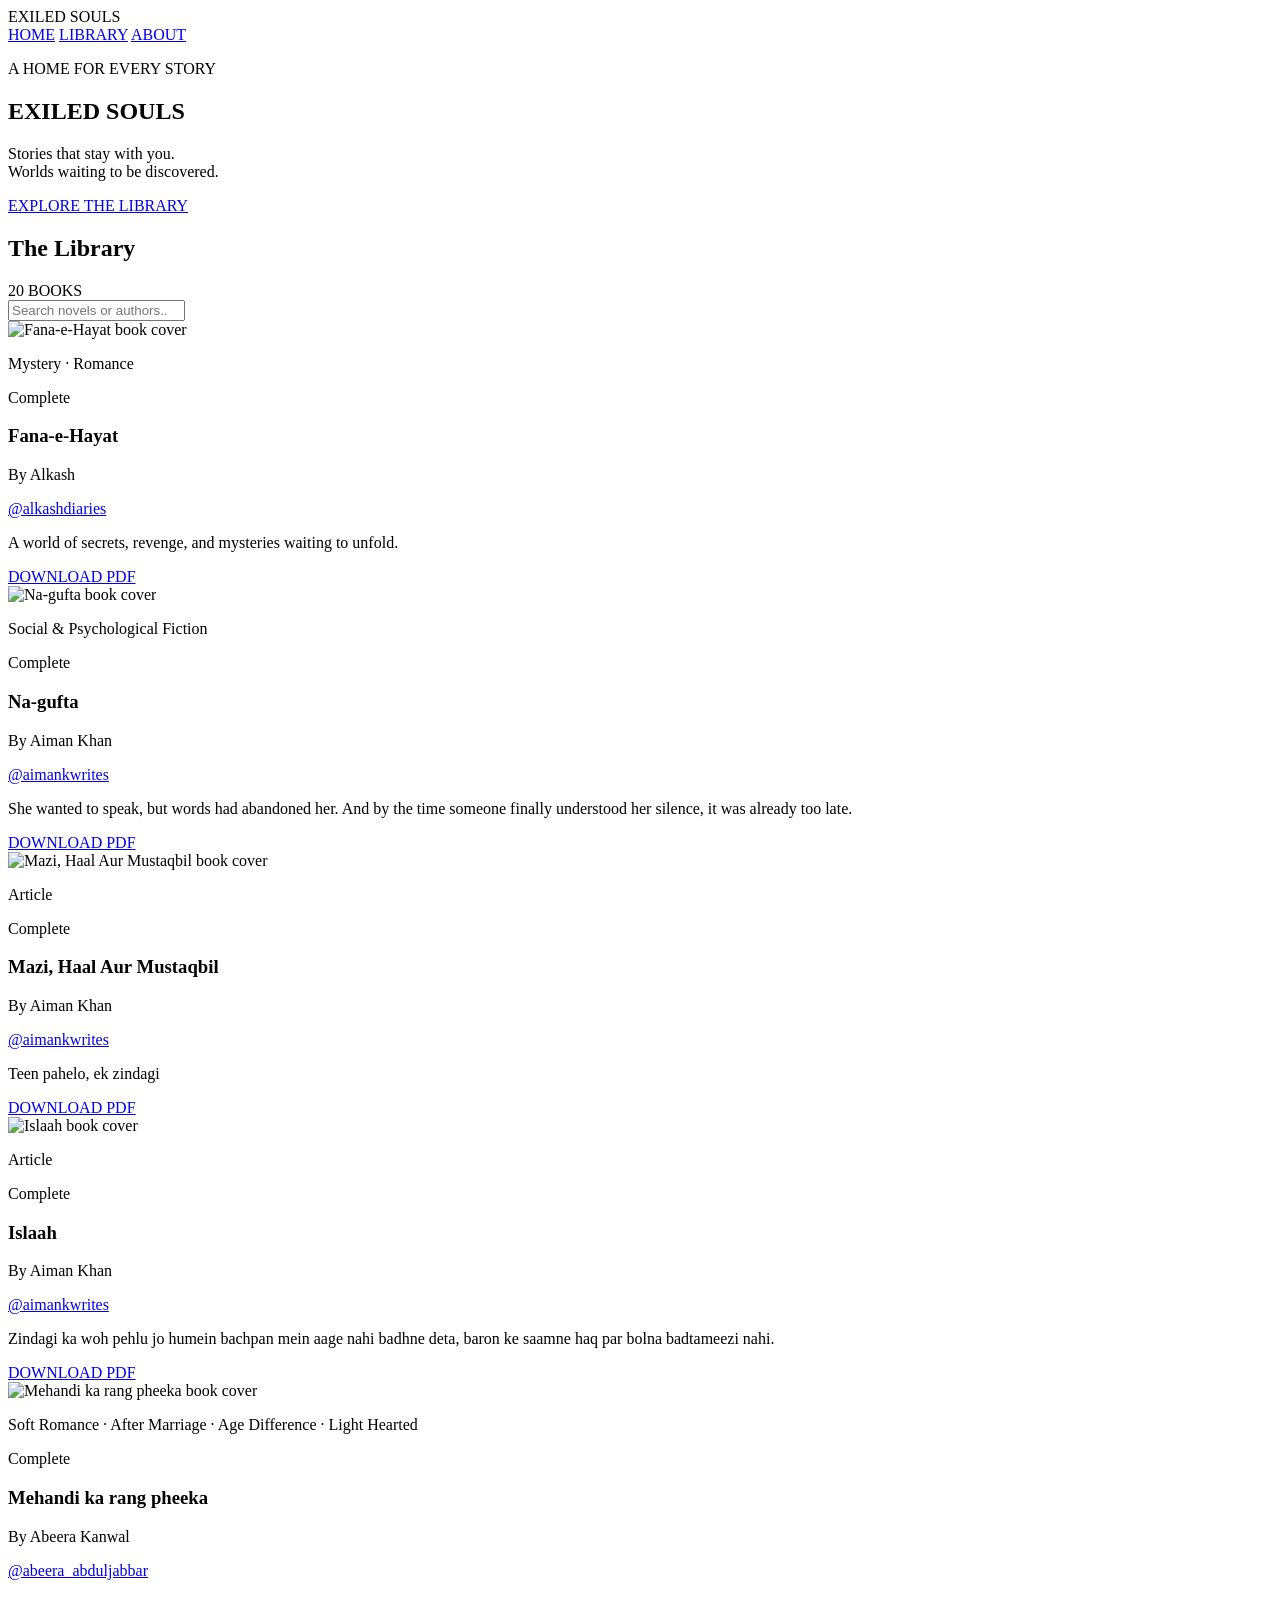
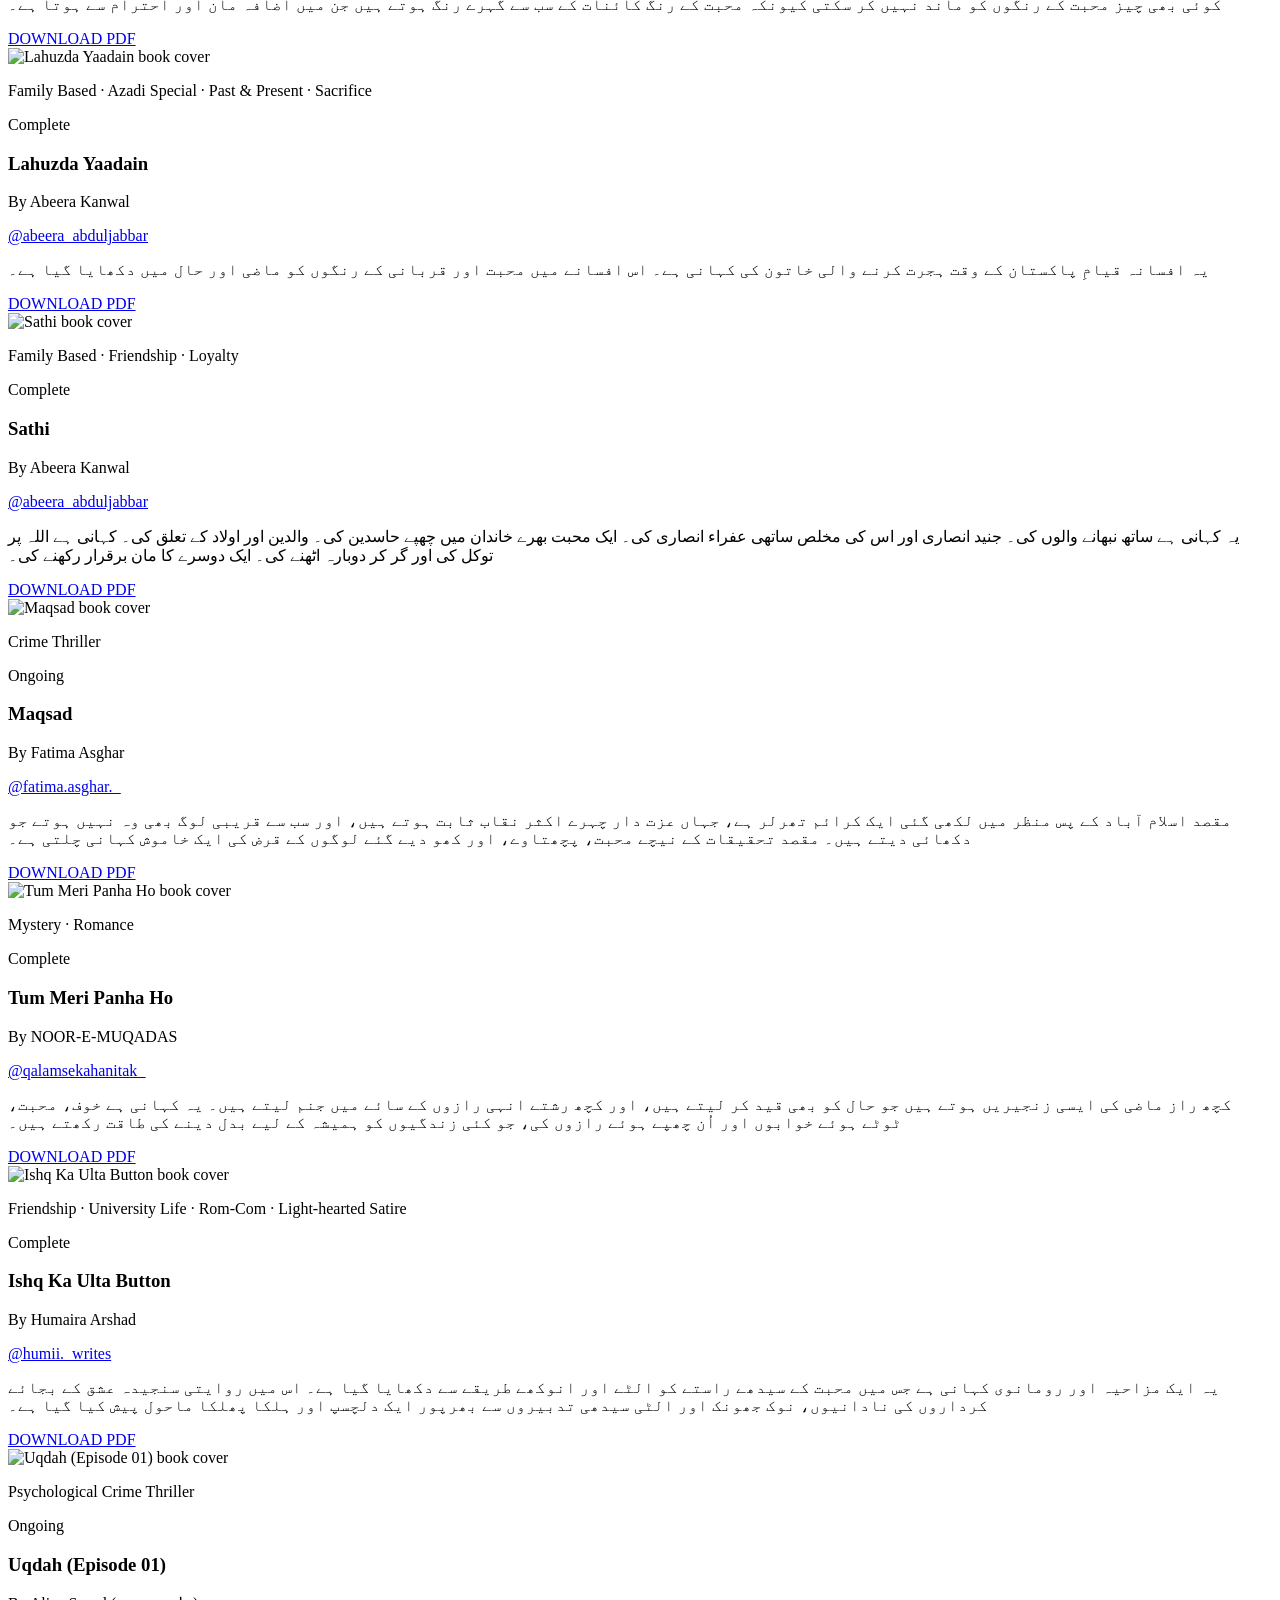
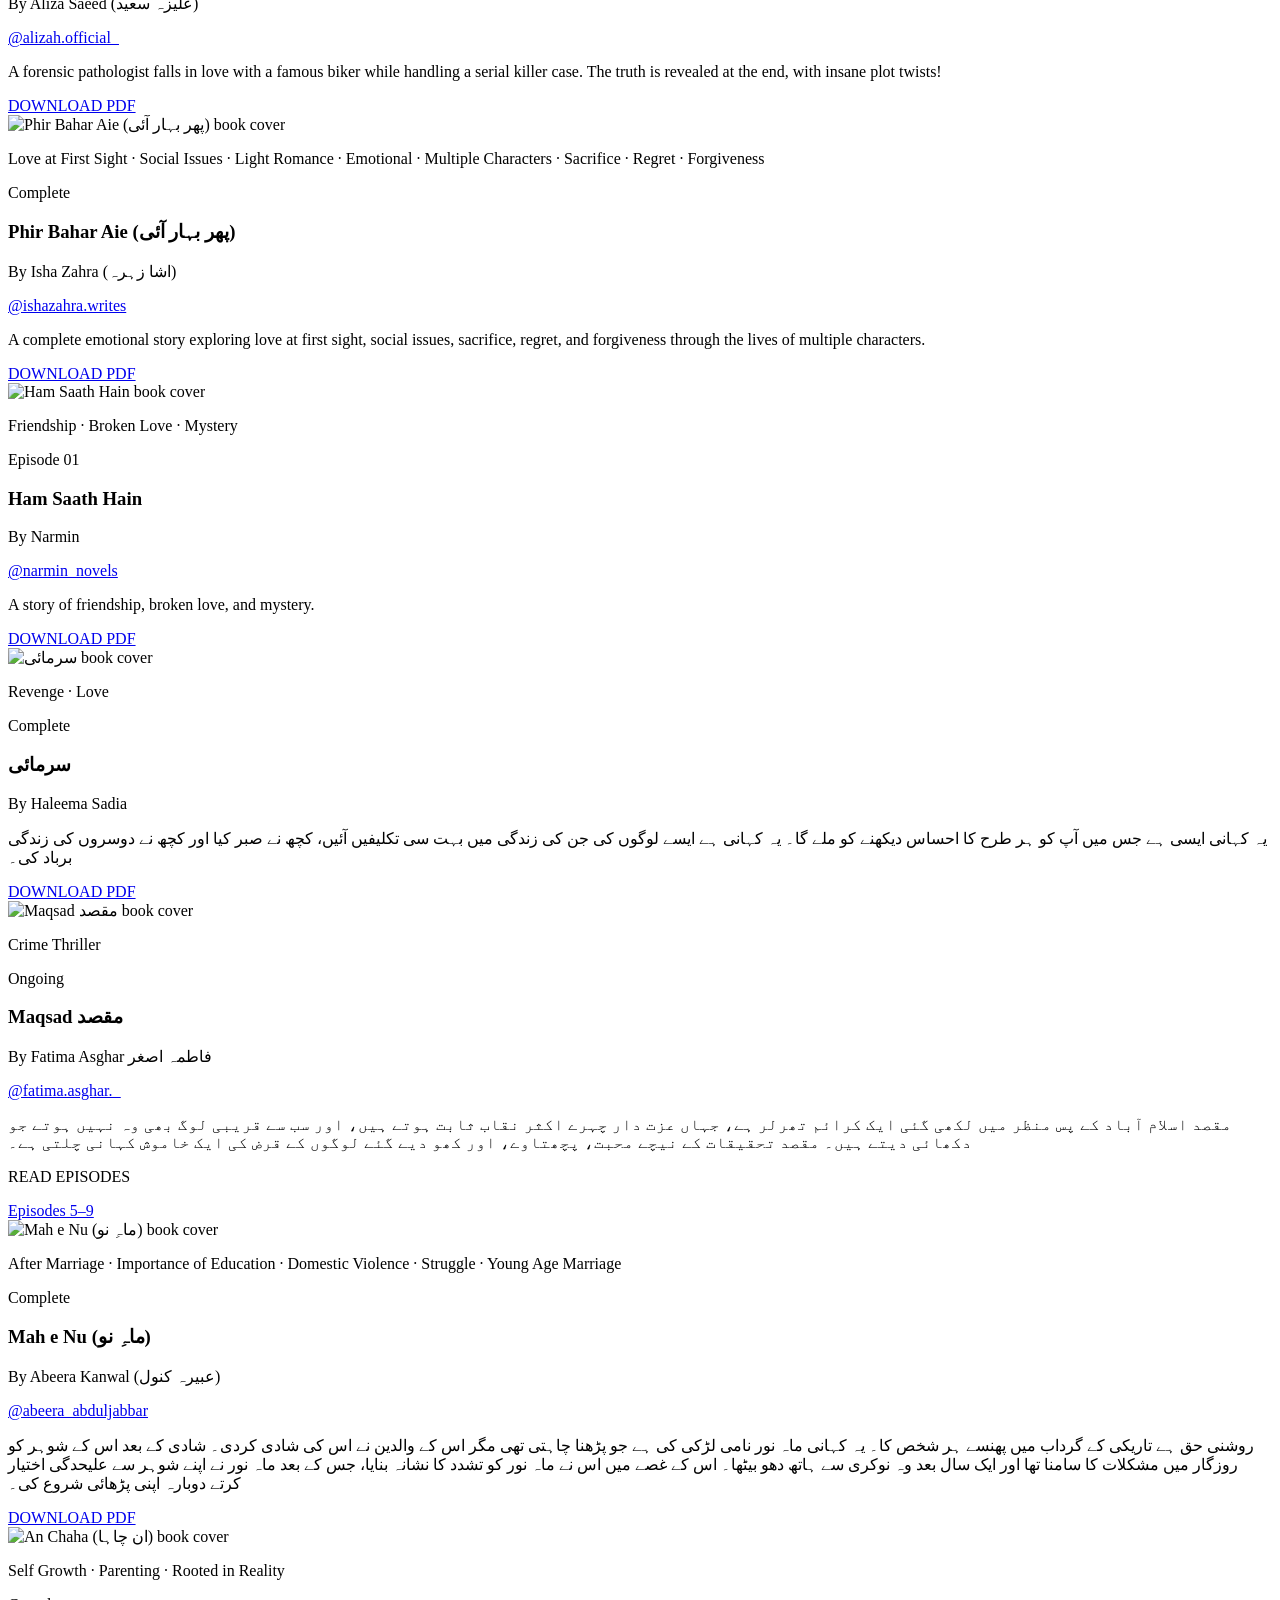
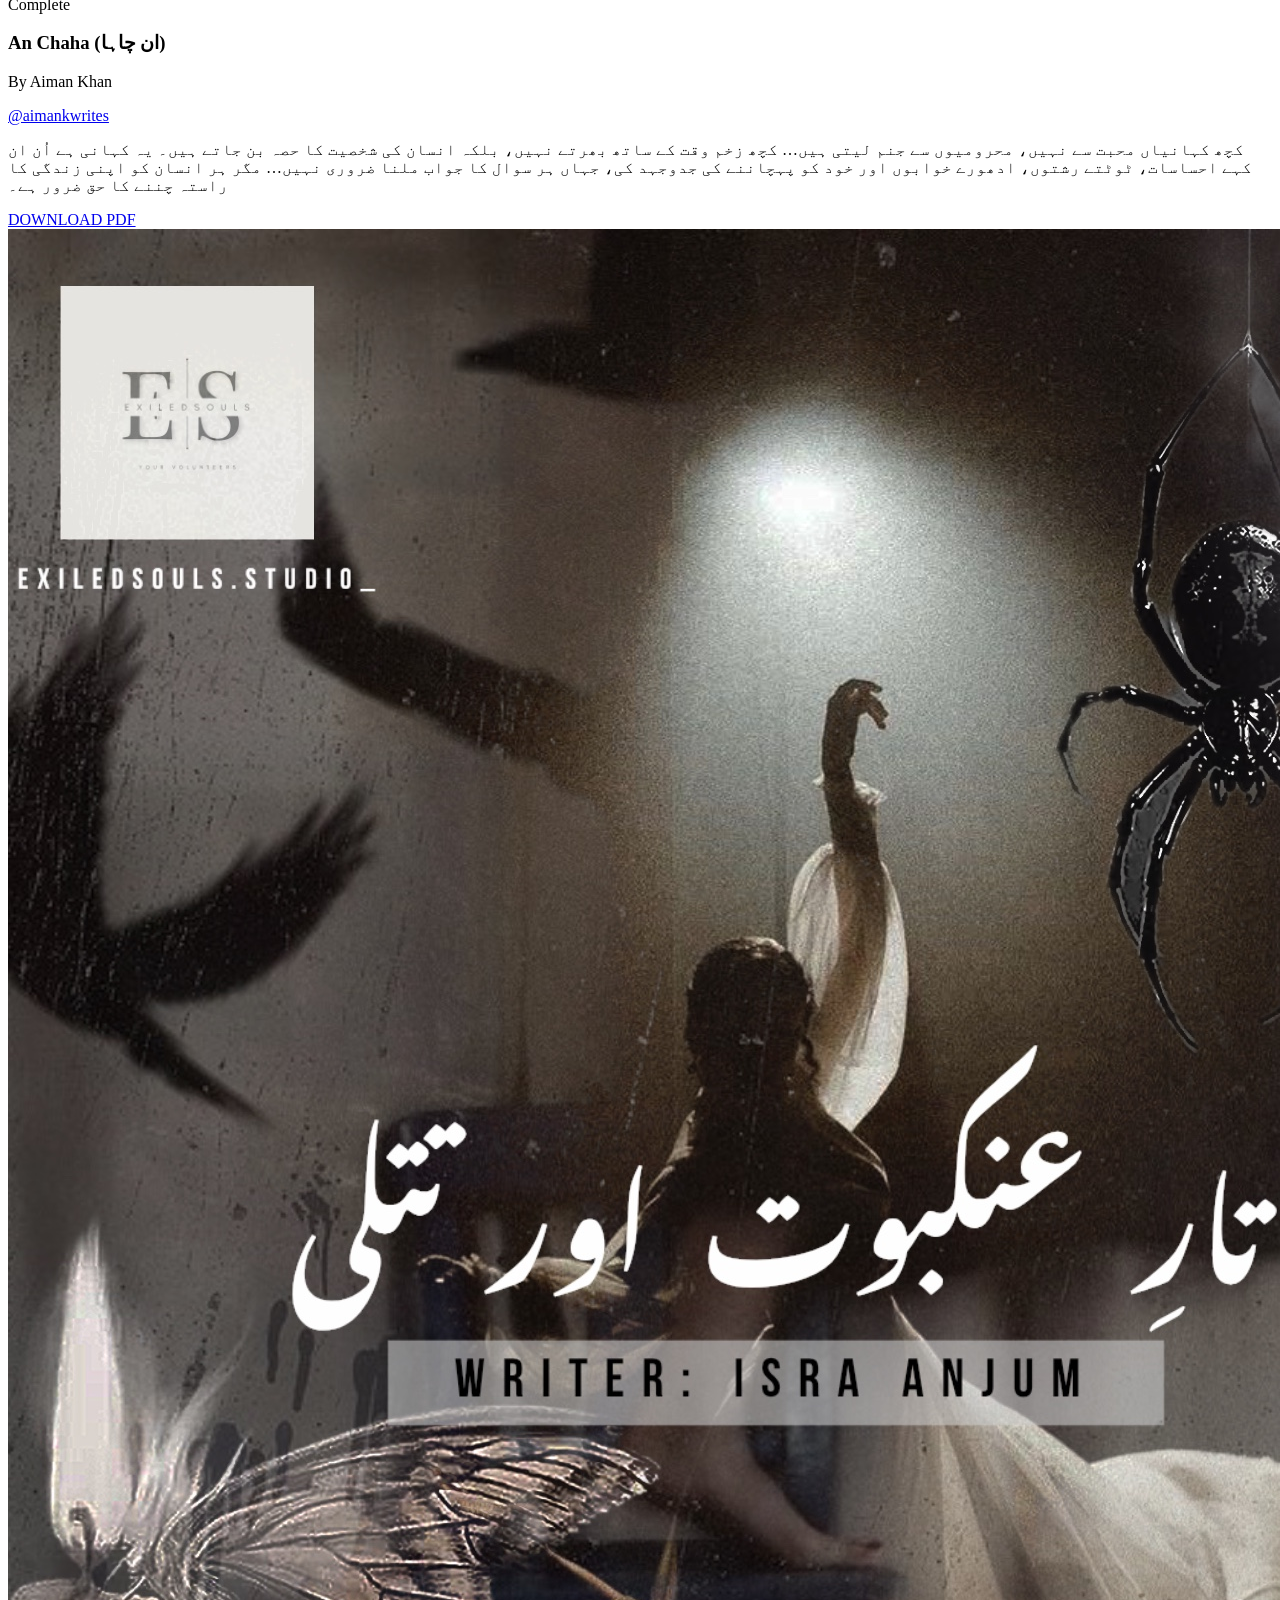
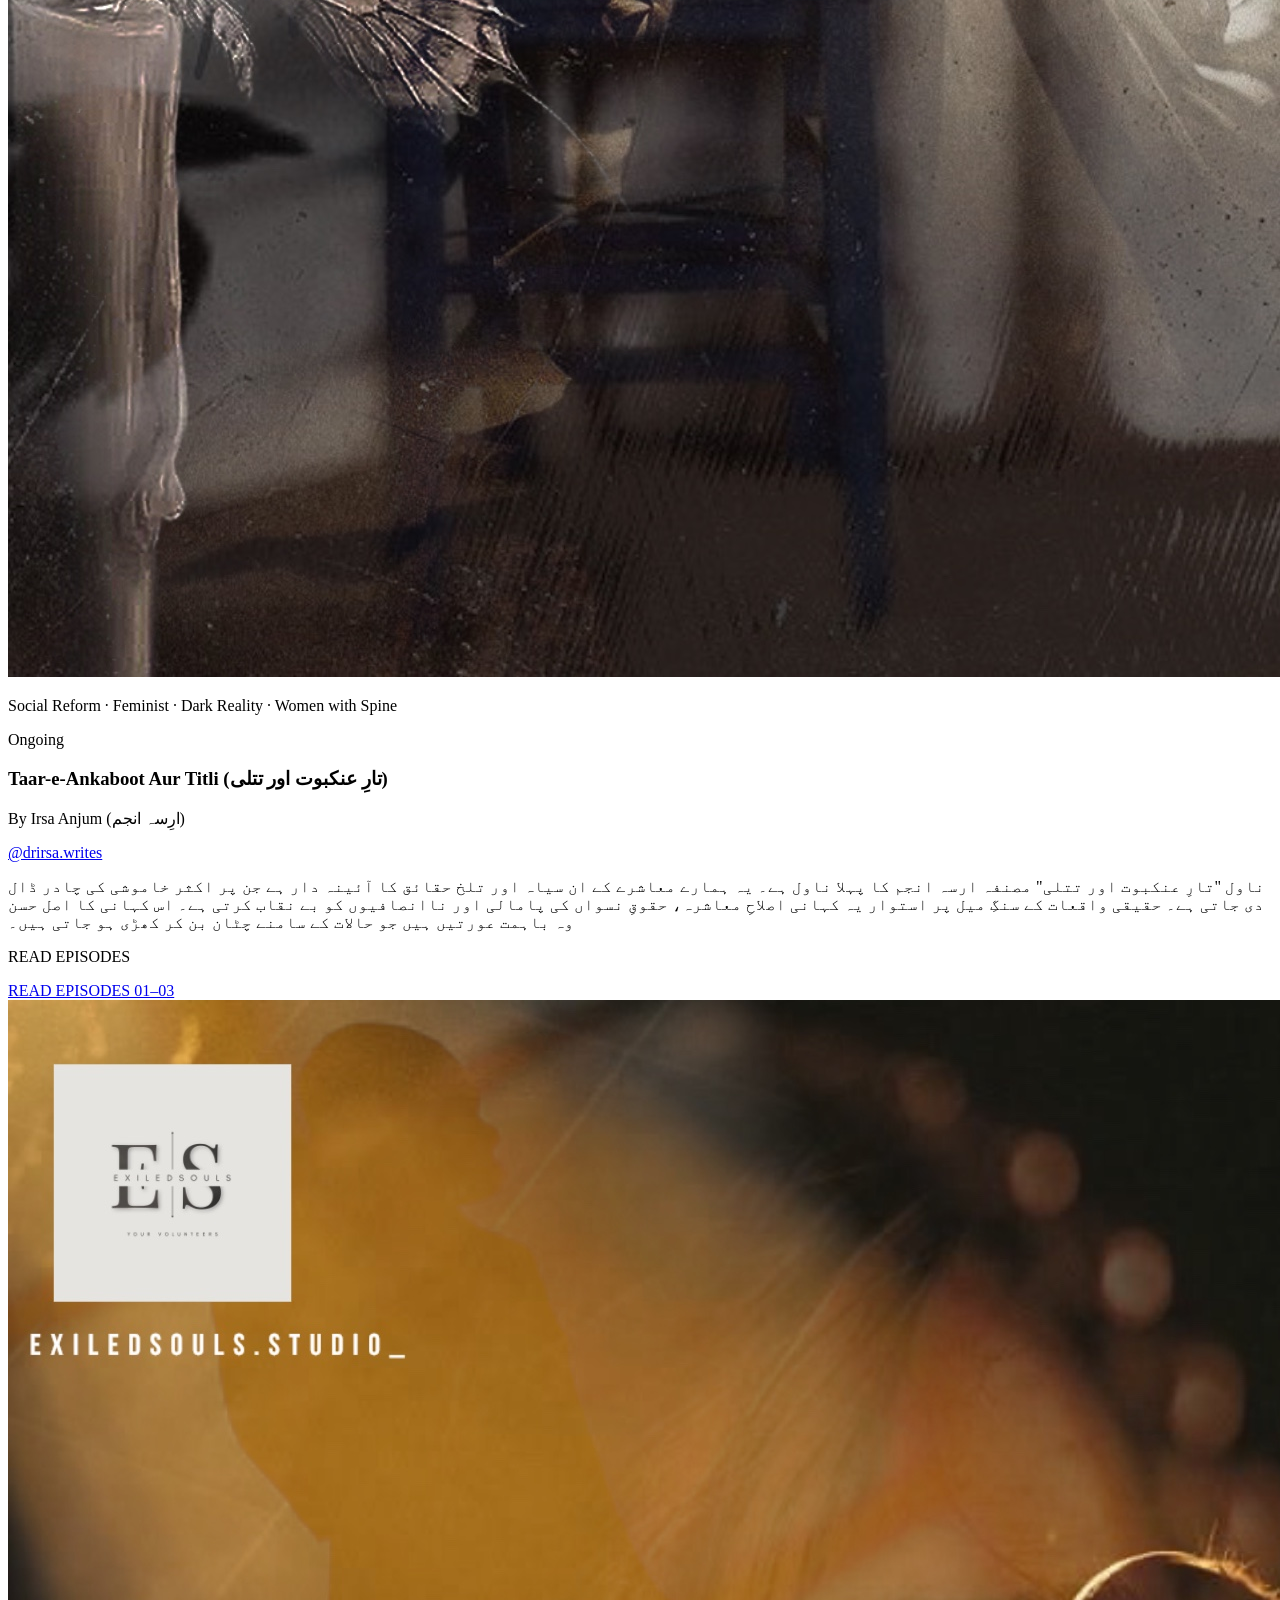
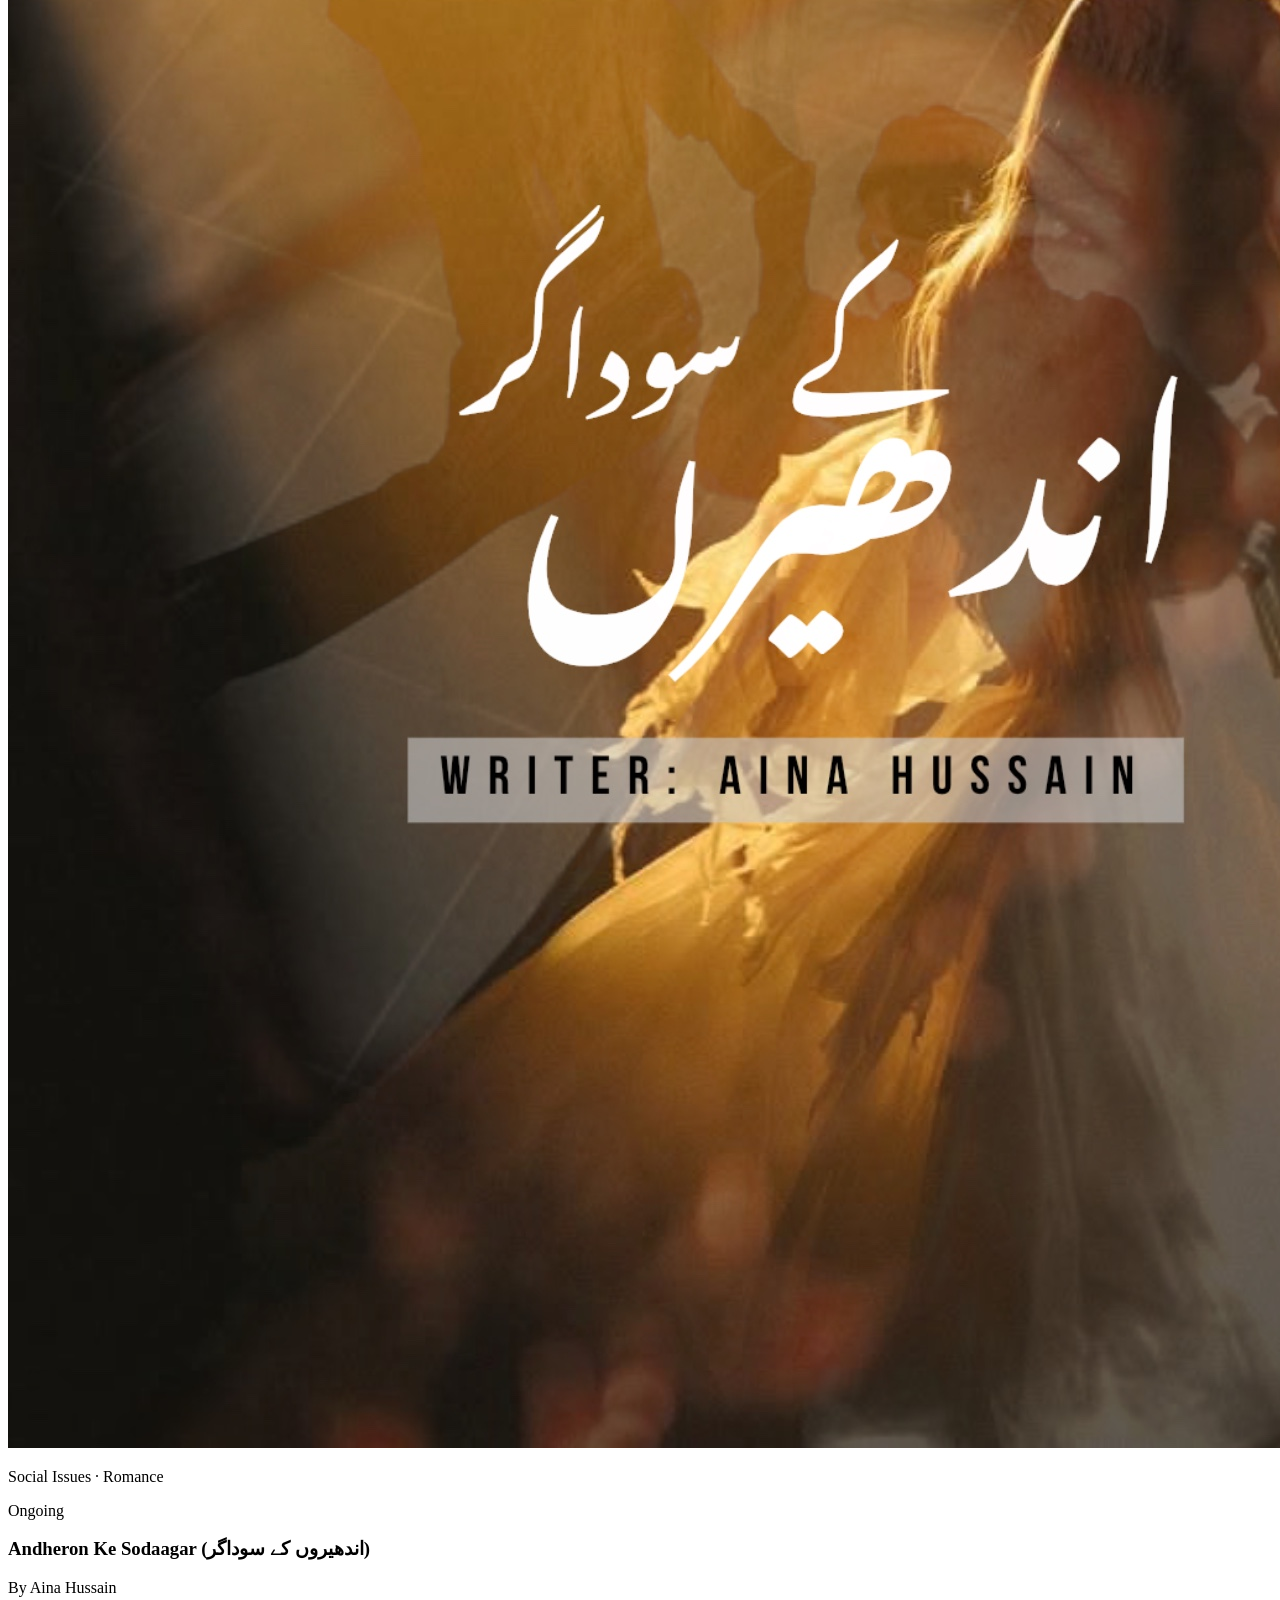
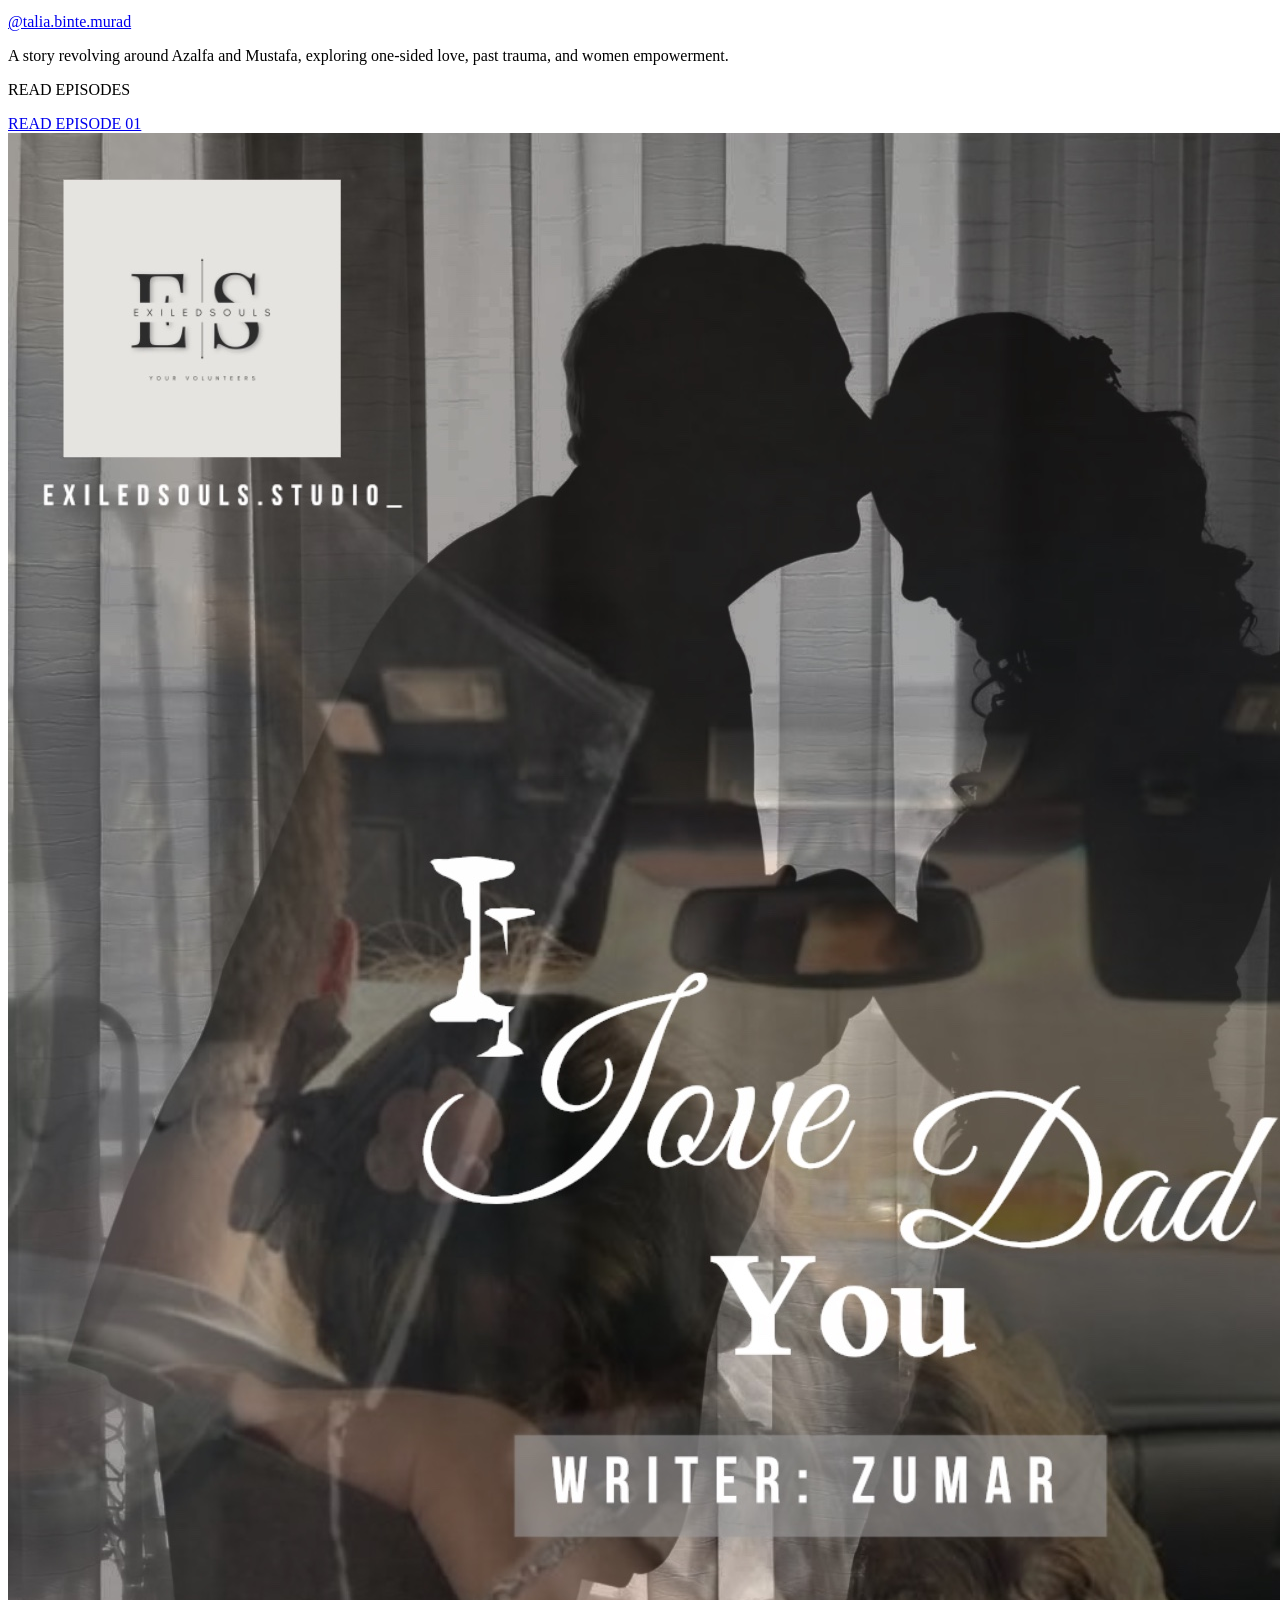
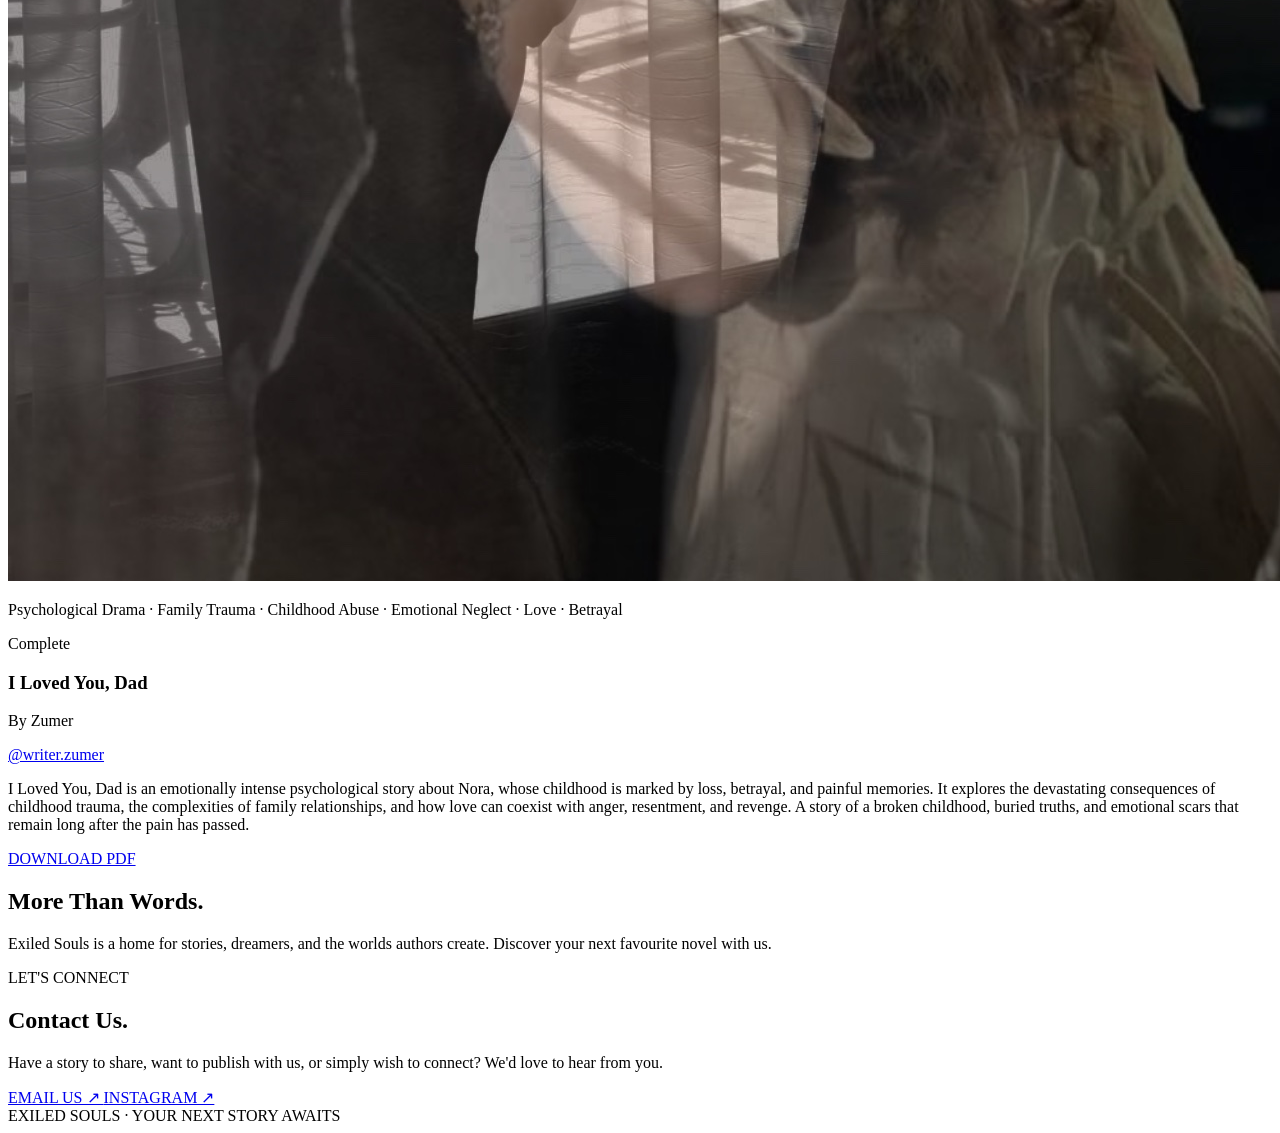
==== pdf.html @ 84474384 "Update pdf.html" ====
<!DOCTYPE html>
<html lang="en">
<head>
    <meta charset="UTF-8">
    <meta name="viewport" content="width=device-width, initial-scale=1.0">
 <meta name="google-site-verification" content="h-_jxNSviUxe5yCmOXN_GaTruhsxCDmXx9qnPx2eRf0" />
    <title>Exiled Souls | Your Library</title>

    <link rel="preconnect" href="https://fonts.googleapis.com">
    <link href="https://fonts.googleapis.com/css2?family=Cormorant+Garamond:wght@400;500;600;700&family=Montserrat:wght@300;400;500&display=swap" rel="stylesheet">

    <link rel="stylesheet" href="pdf.css">
</head>
<body>
    <header>
        <div class="brand">EXILED SOULS</div>
        <nav>
            <a href="#home">HOME</a>
            <a href="#library">LIBRARY</a>
            <a href="#about">ABOUT</a>
        </nav>
    </header>

    <main>
        <section class="hero" id="home">
            <p class="eyebrow">A HOME FOR EVERY STORY</p>
            <h1>EXILED SOULS</h1>
            <p>Stories that stay with you.<br>
               Worlds waiting to be discovered.</p>
            <a href="#library" class="explore-btn">EXPLORE THE LIBRARY</a>
        </section>

        <section class="library" id="library">
            <div class="section-heading">
                <h2>The Library</h2>
                <span id="book-count">0 BOOKS</span>
            </div>

            <input type="search" id="search"
                class="search-box"
                placeholder="Search novels or authors..."
                aria-label="Search novels or authors">

            <div class="book-grid" id="book-grid"></div>
        </section>

        <section class="about" id="about">
            <h2>More Than Words.</h2>
            <p>Exiled Souls is a home for stories, dreamers,
            and the worlds authors create. Discover your next
            favourite novel with us.</p>
        </section>
    </main>


    
            <section class="contact" id="contact">
        <p class="eyebrow">LET'S CONNECT</p>
        <h2>Contact Us.</h2>
        <p>
            Have a story to share, want to publish with us,
            or simply wish to connect? We'd love to hear from you.
        </p>

        <div class="contact-links">
           <a href="mailto:exiledsoulsstudio1@gmail.com" class="contact-btn">
            EMAIL US ↗
          </a>

         <a href="https://www.instagram.com/exiledsouls.studio_/"
        target="_blank"
       rel="noopener"
       class="contact-btn">
     INSTAGRAM ↗
       </a>
        </div>
    </section>

    <footer>EXILED SOULS · YOUR NEXT STORY AWAITS</footer>


    <script src="pdf.js"></script>
</body>
</html>
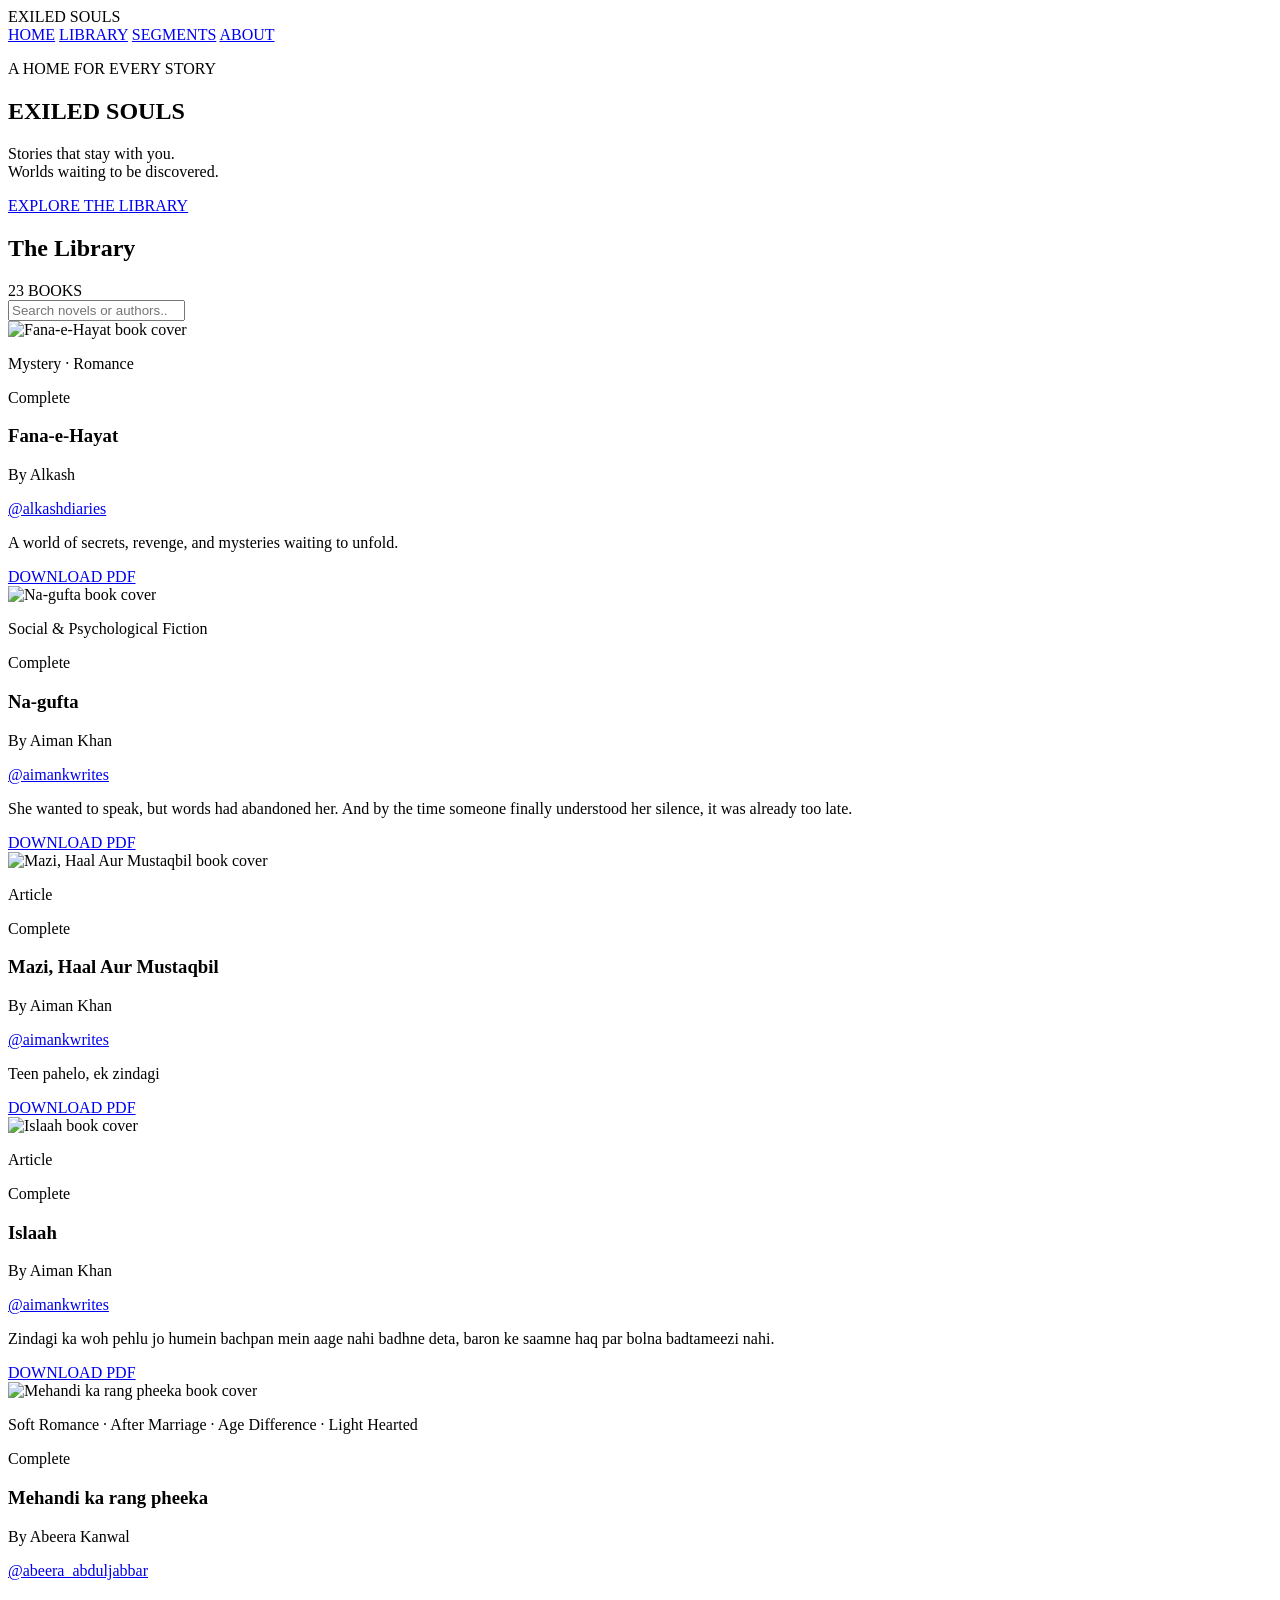
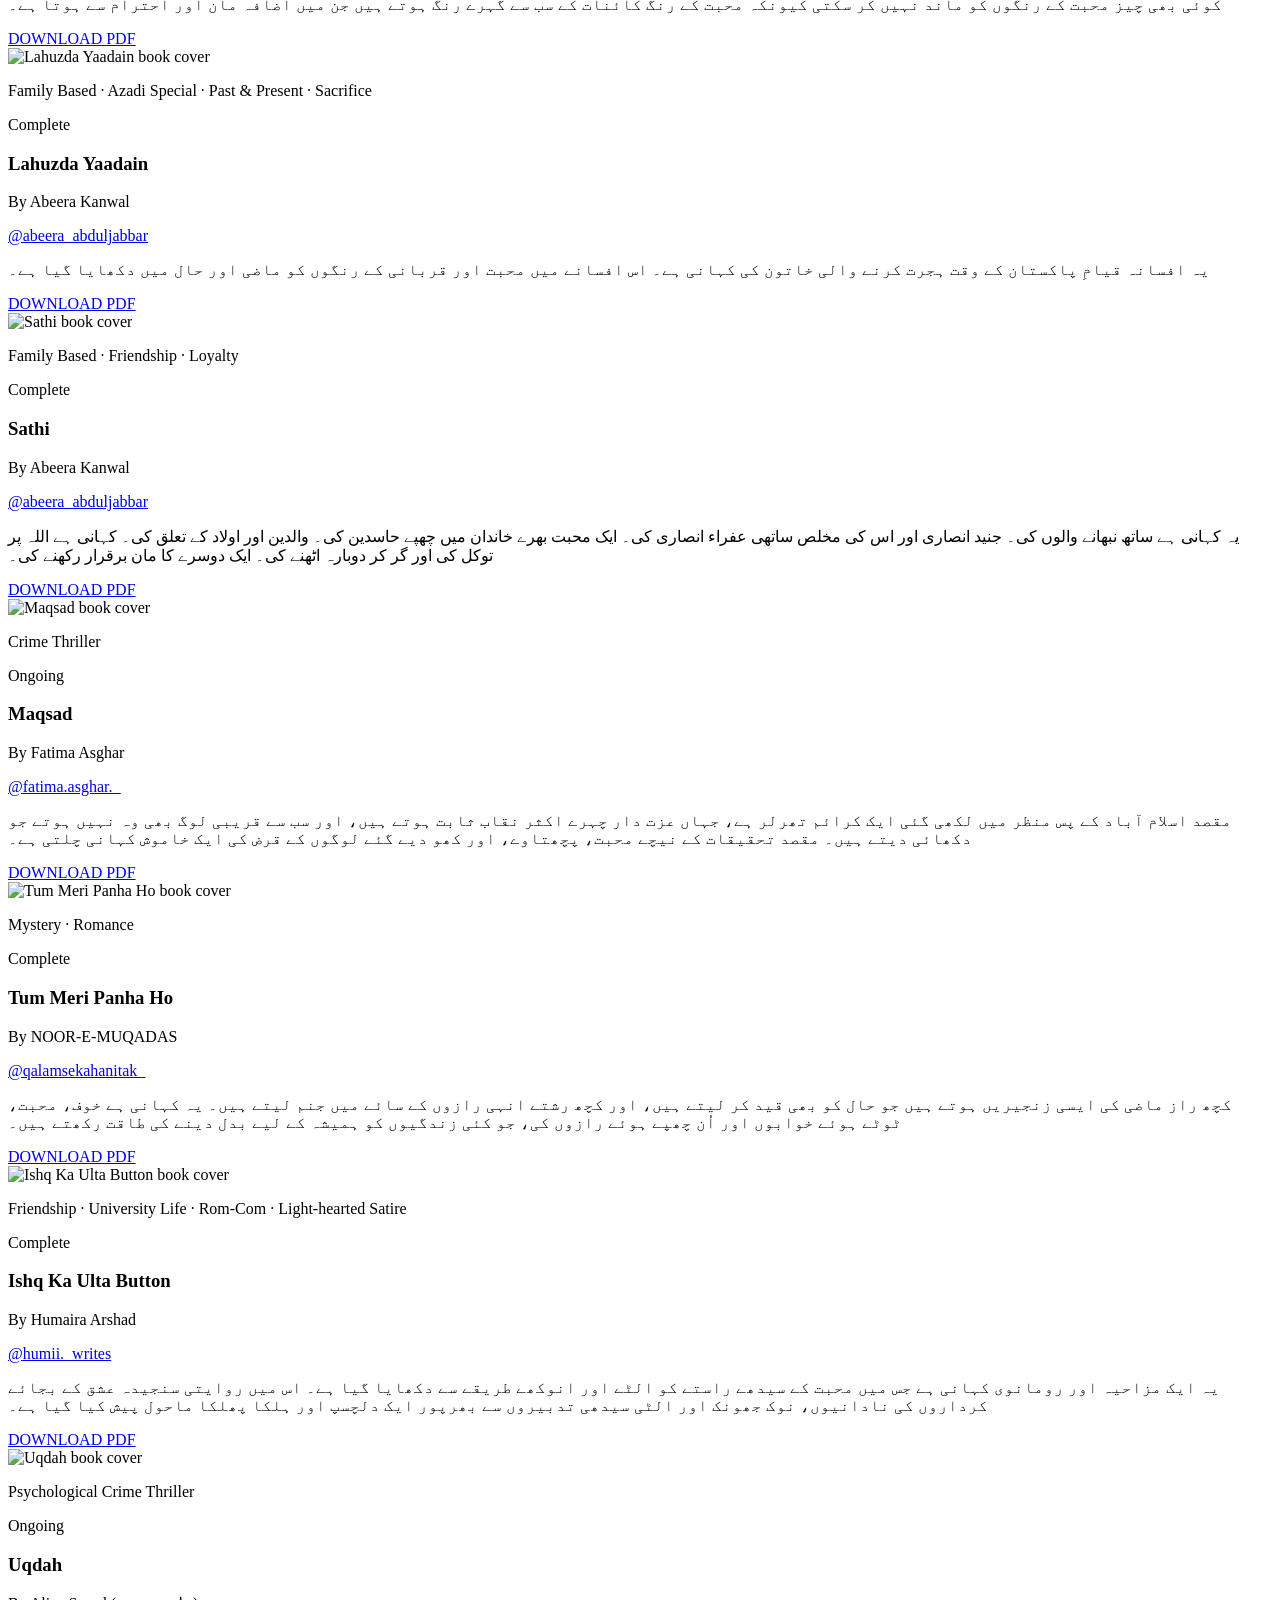
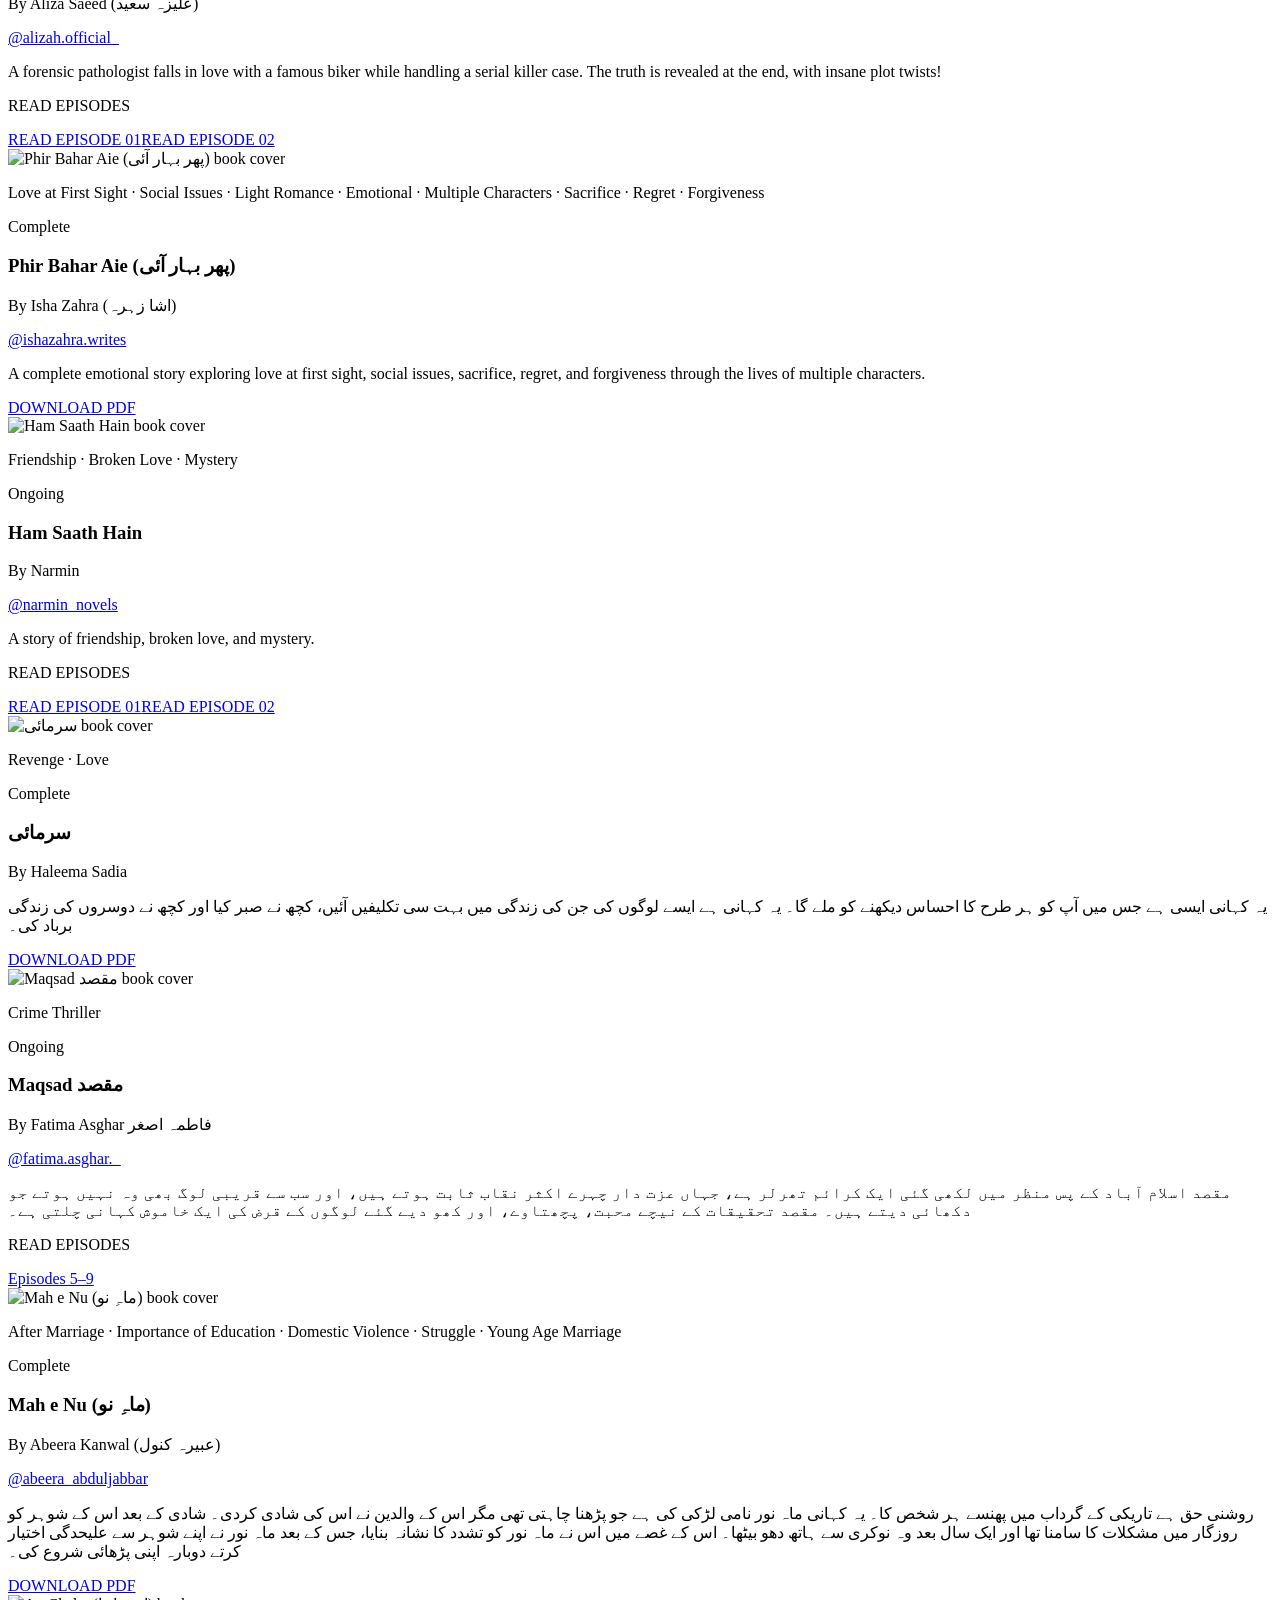
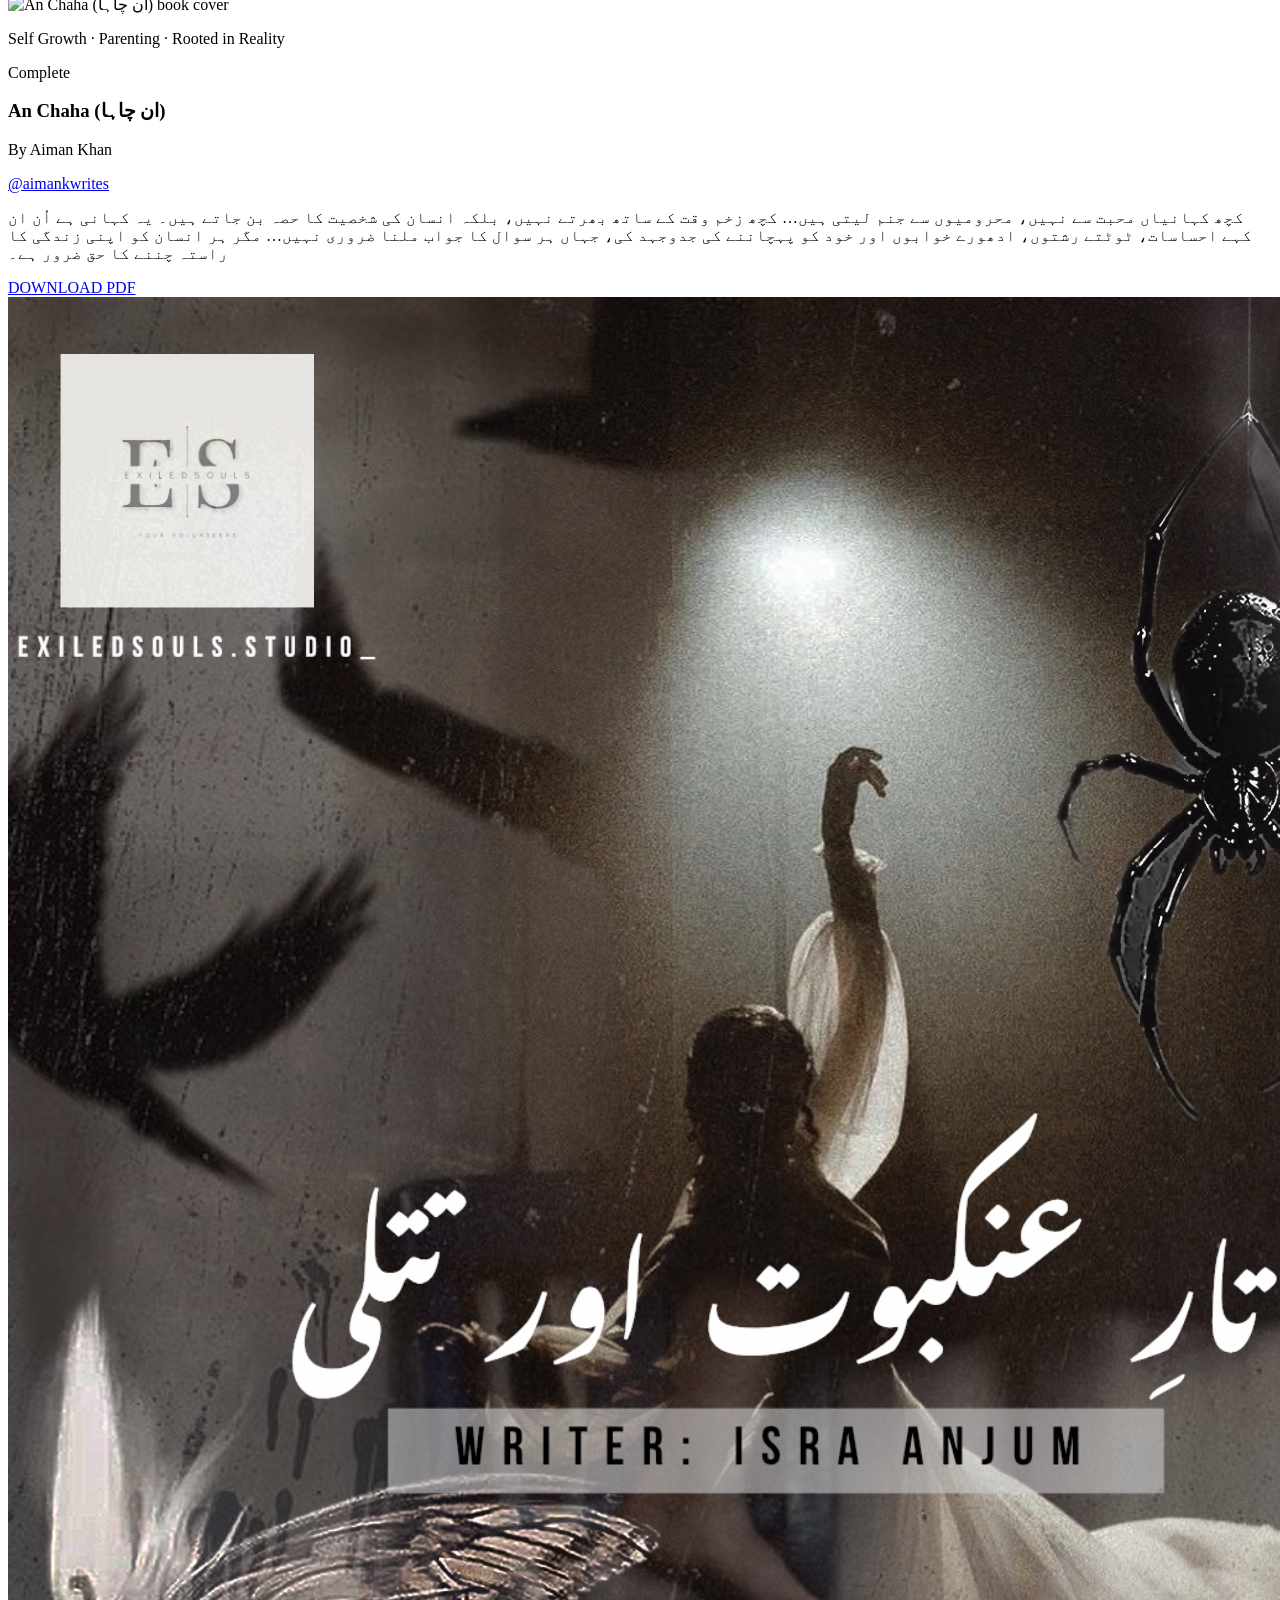
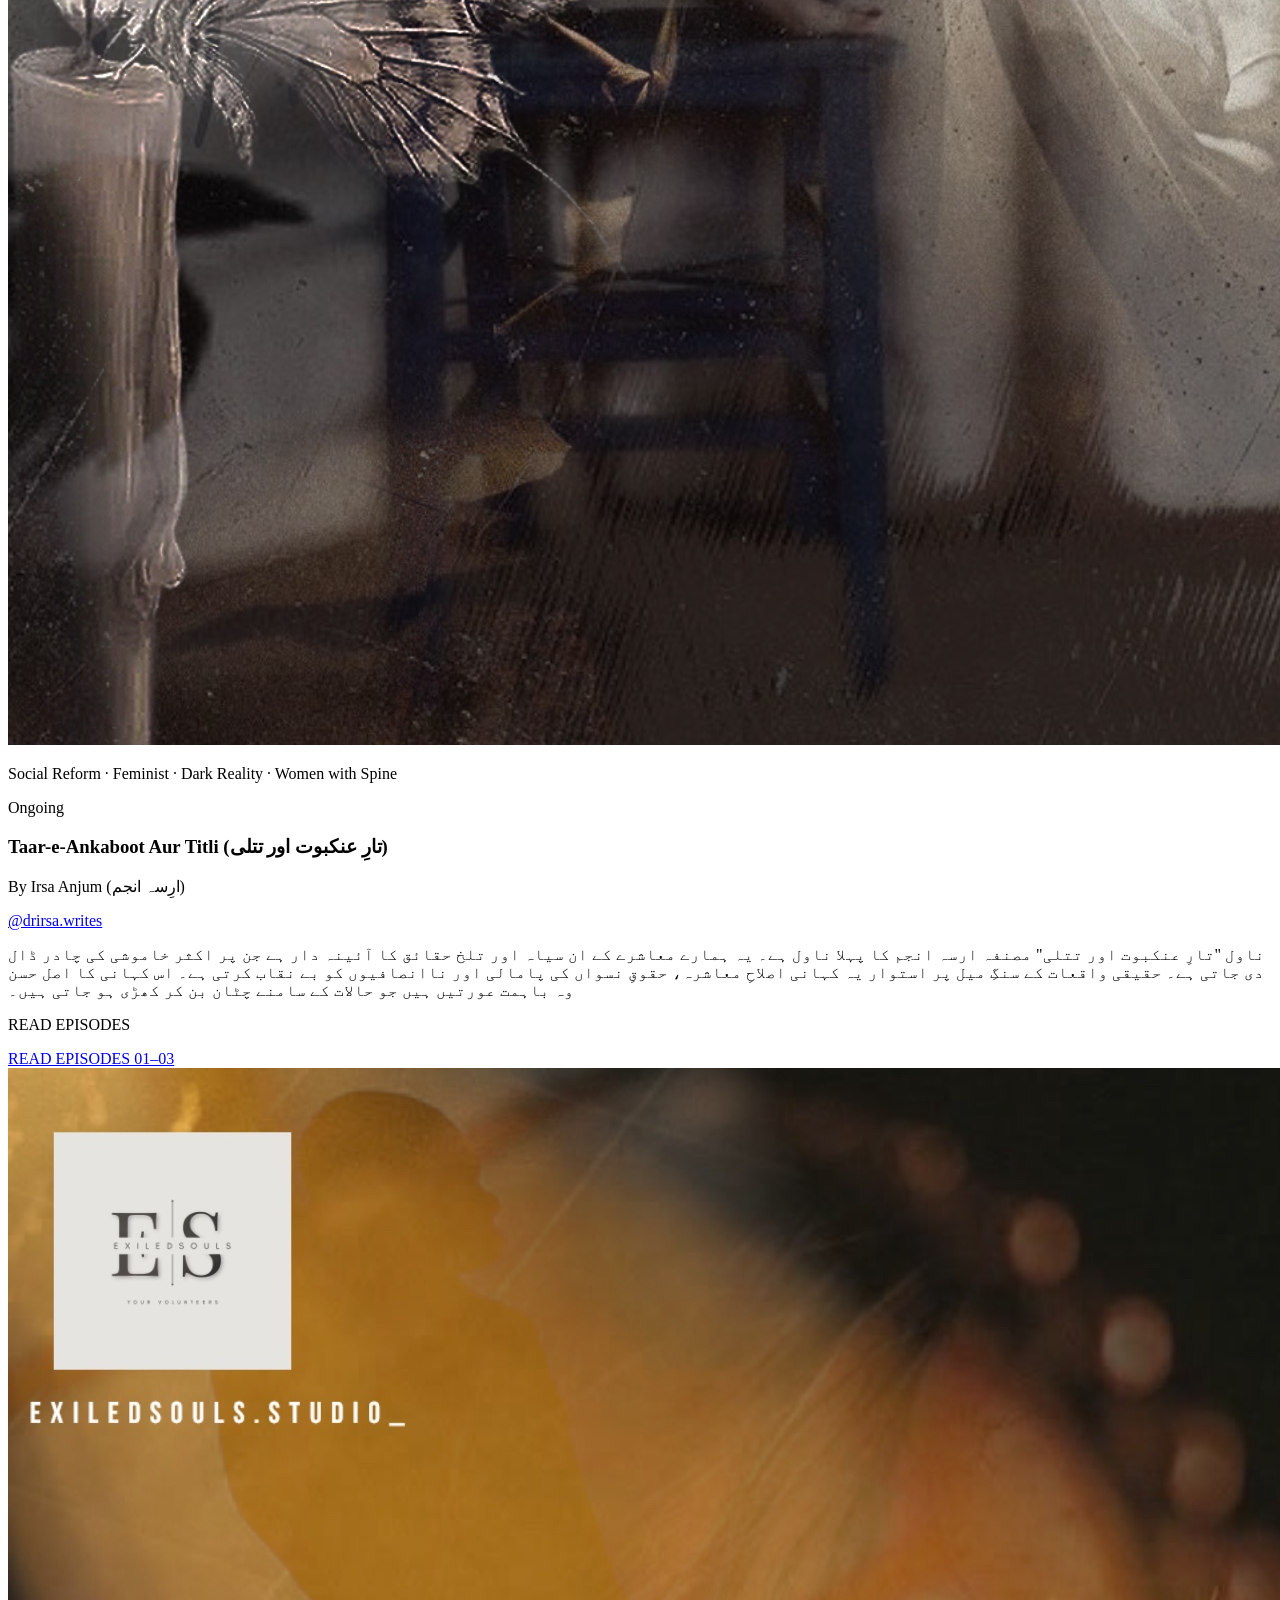
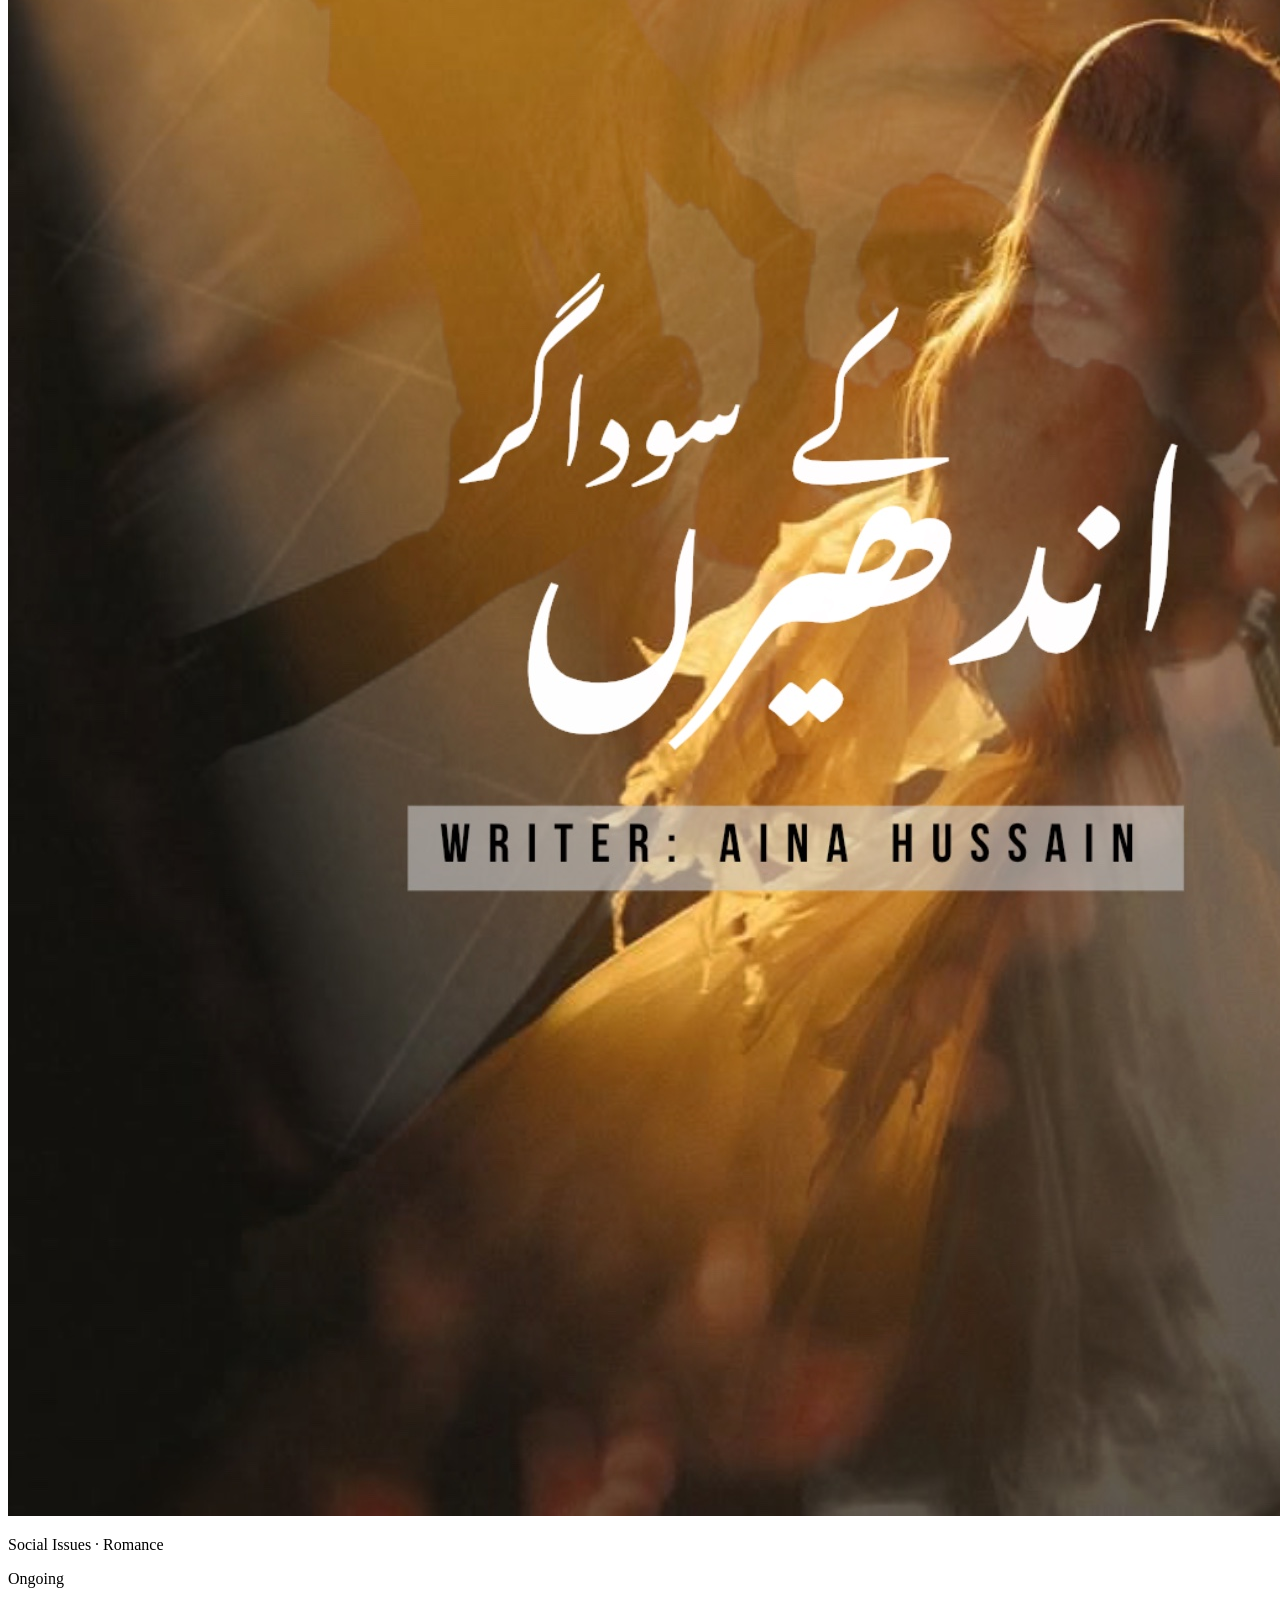
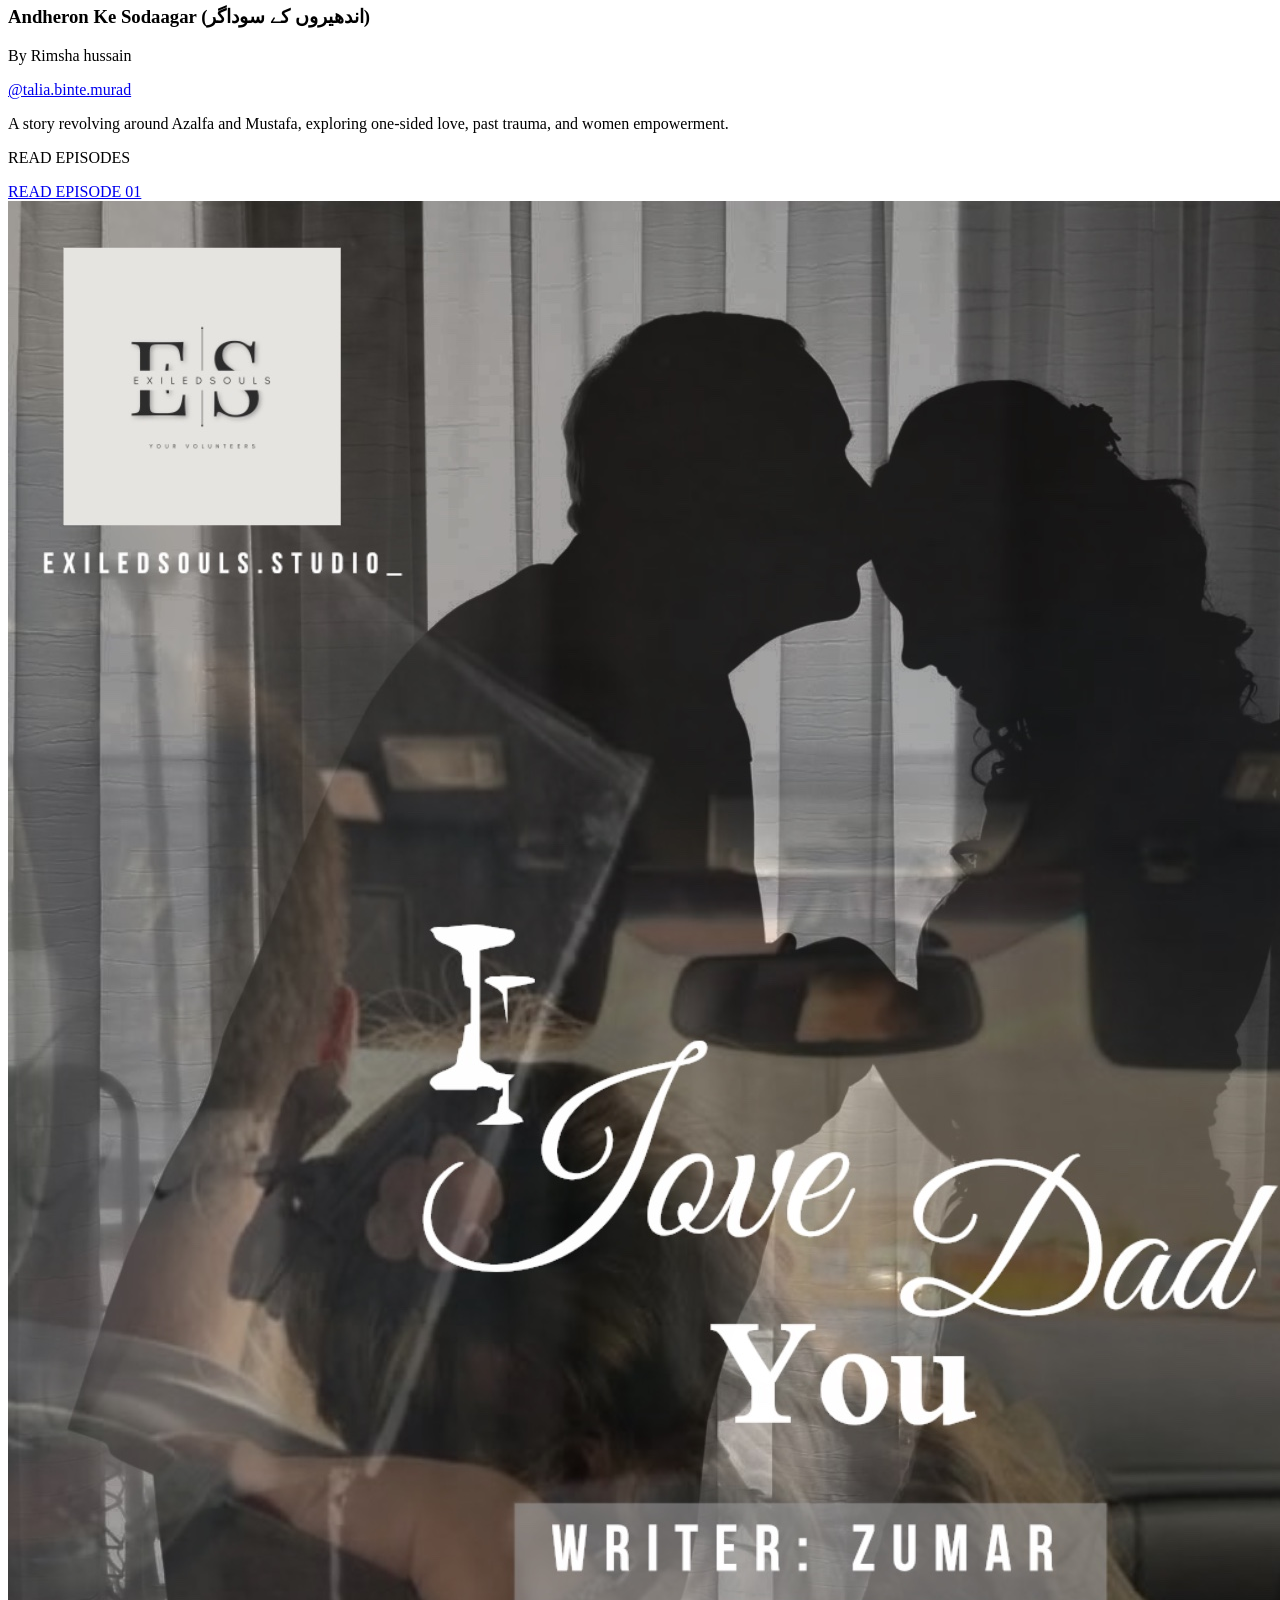
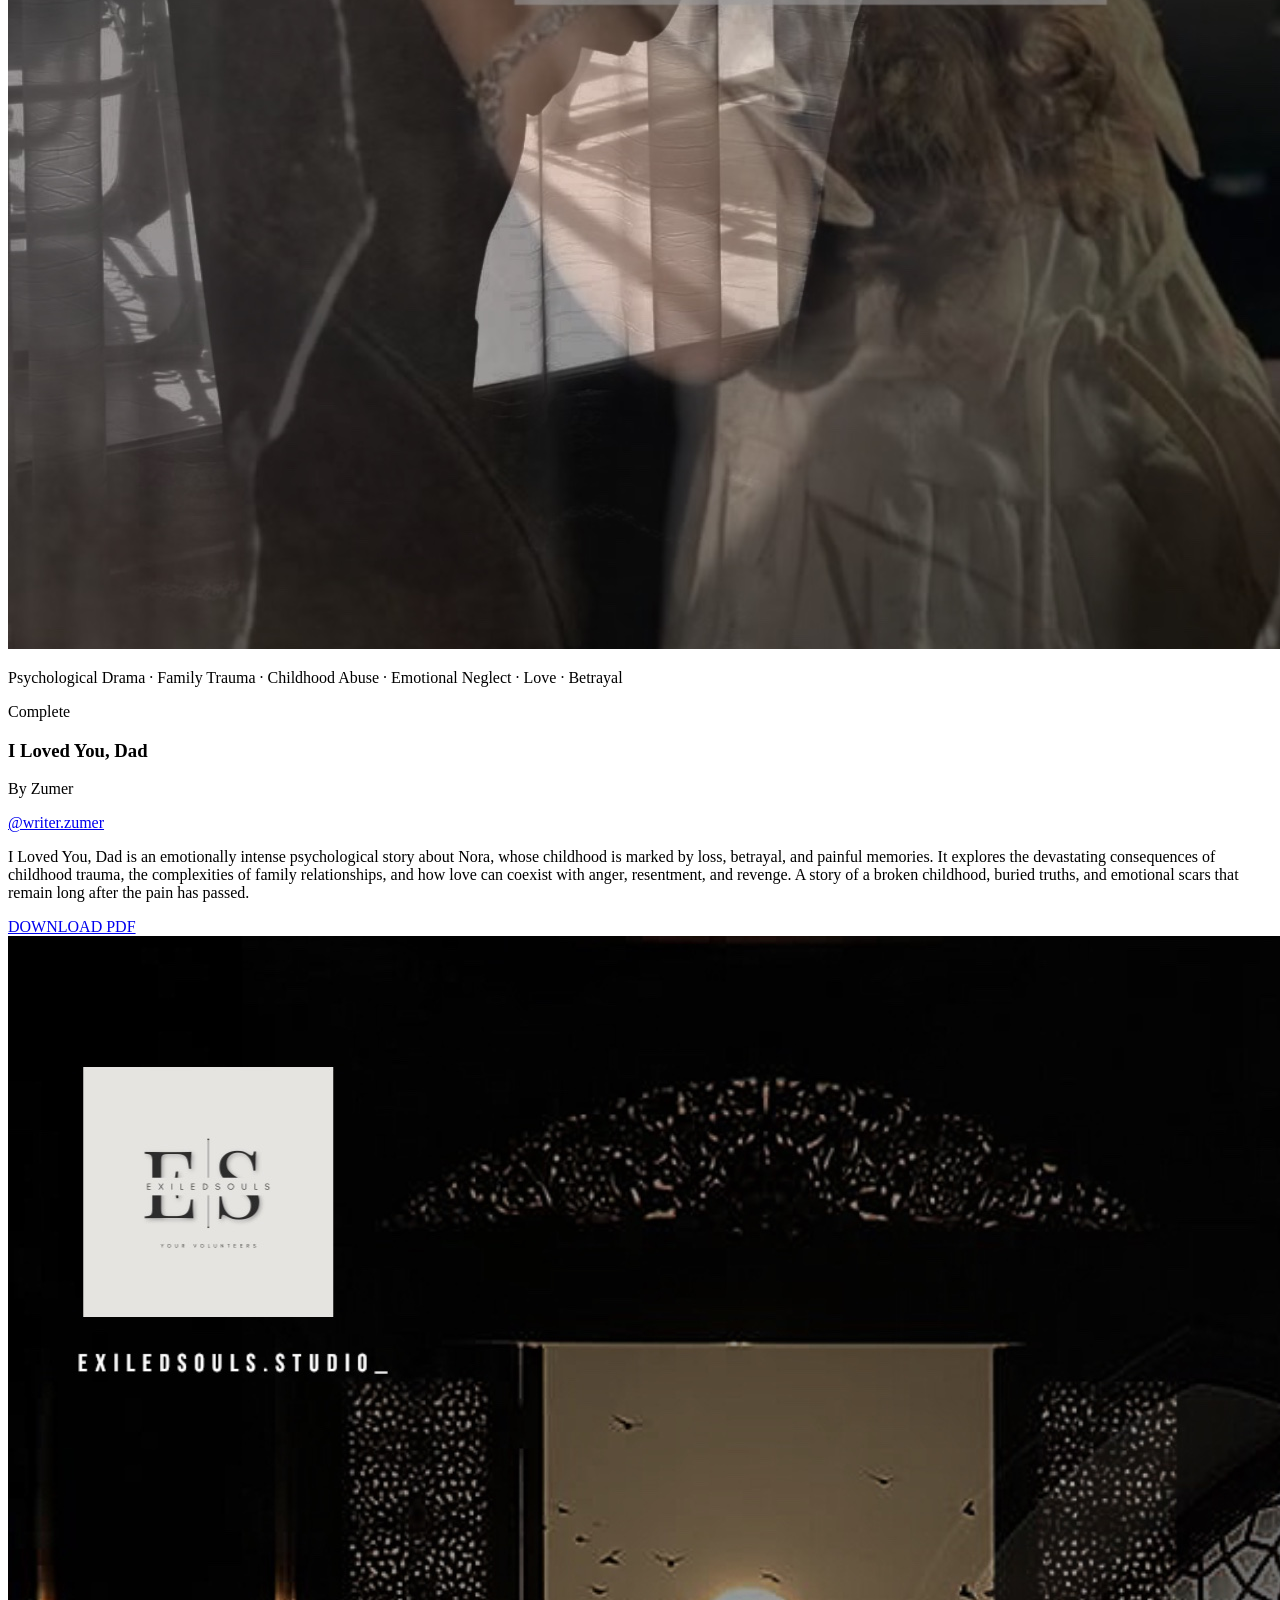
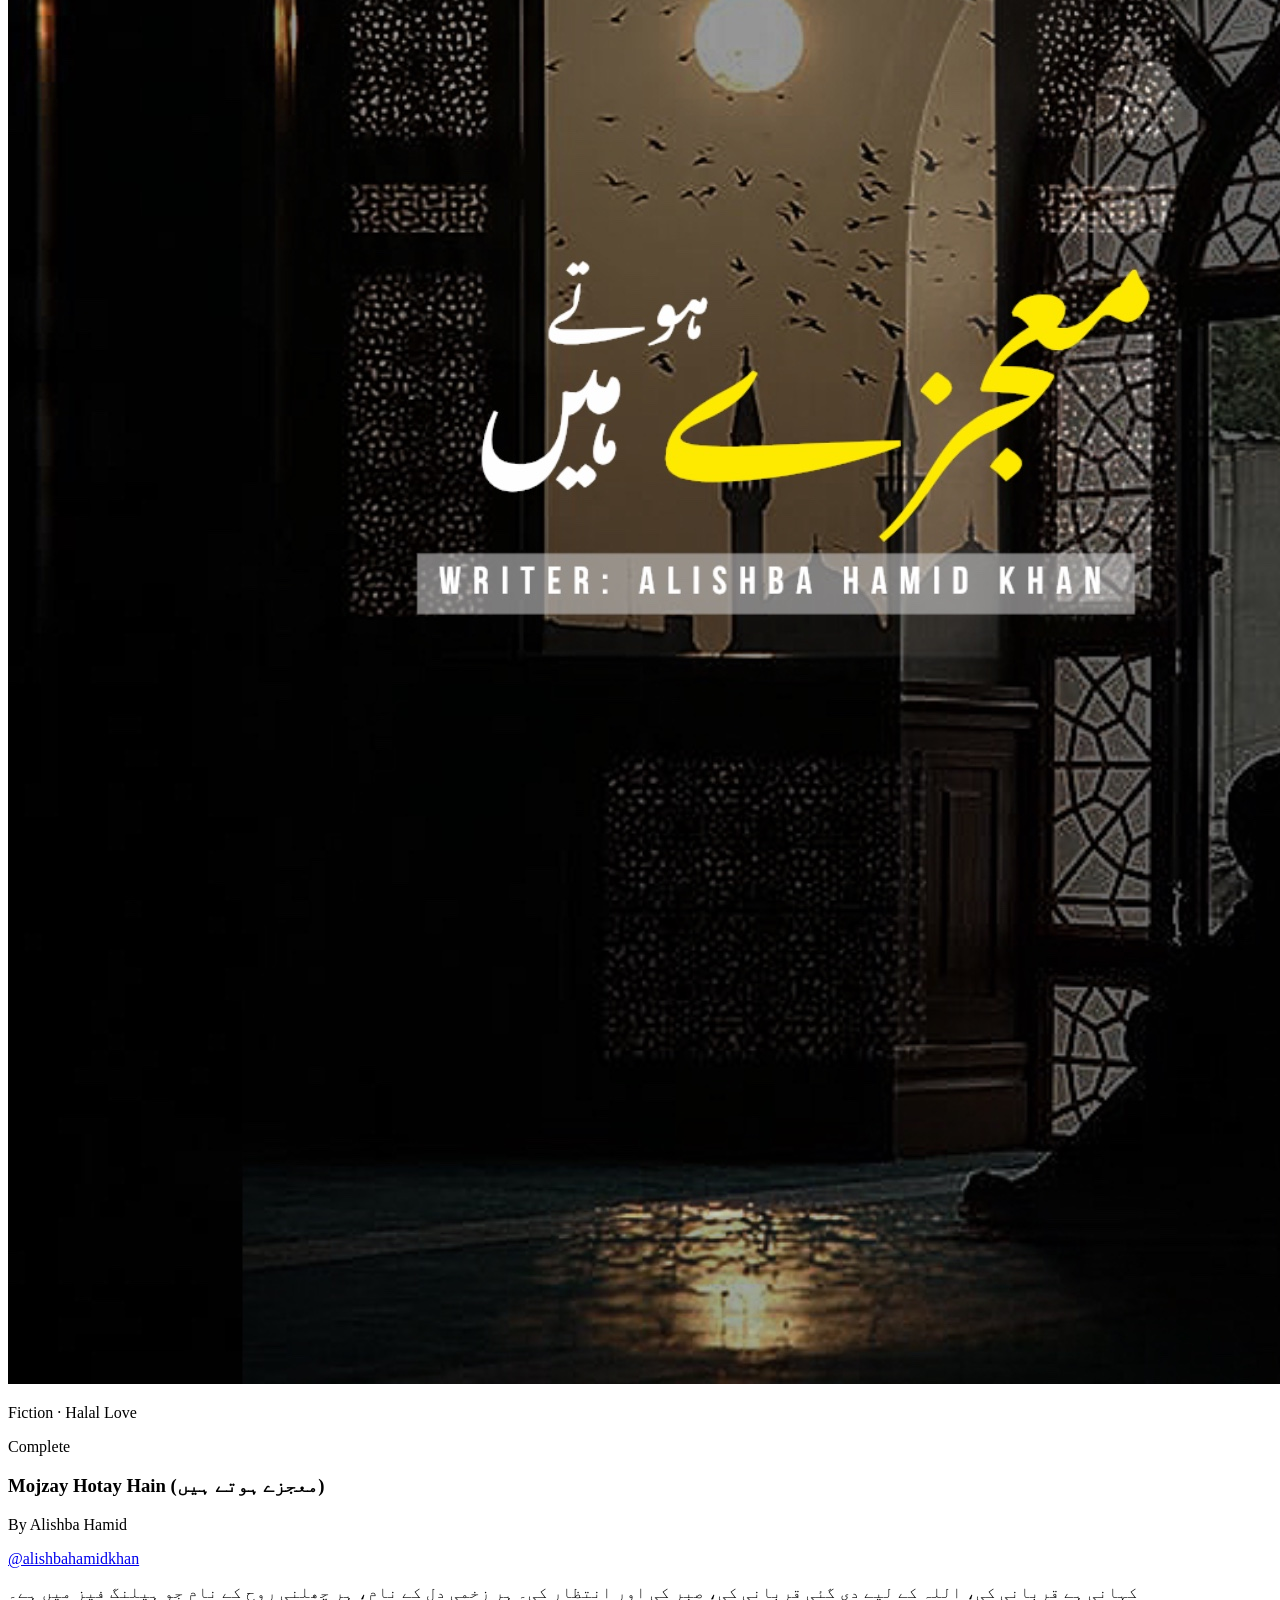
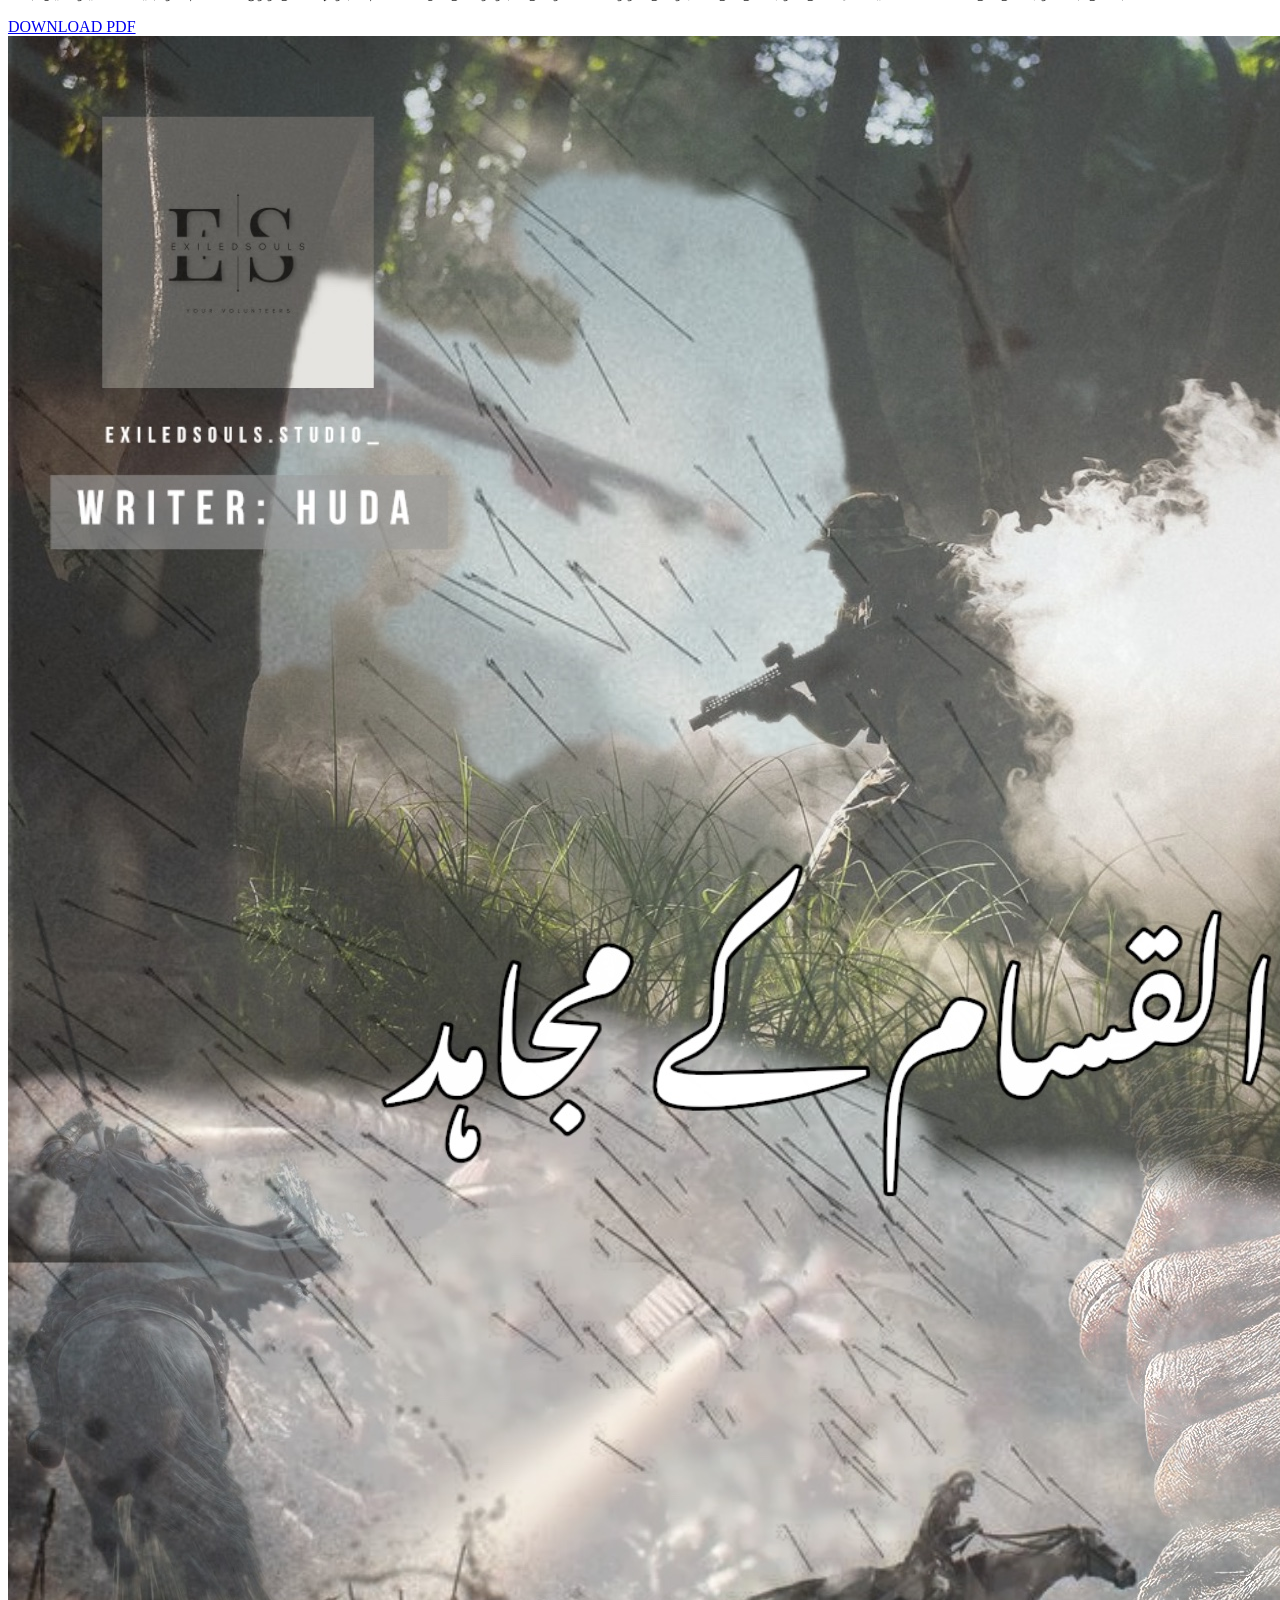
==== commit f99dfea1: "Update pdf.html" ====
--- a/pdf.html
+++ b/pdf.html
@@ -16,10 +16,11 @@
     <header>
         <div class="brand">EXILED SOULS</div>
         <nav>
-            <a href="#home">HOME</a>
-            <a href="#library">LIBRARY</a>
-            <a href="#about">ABOUT</a>
-        </nav>
+    <a href="index.html#home">HOME</a>
+    <a href="index.html#library">LIBRARY</a>
+    <a href="segments.html">SEGMENTS</a>
+    <a href="index.html#about">ABOUT</a>
+</nav>
     </header>
 
     <main>
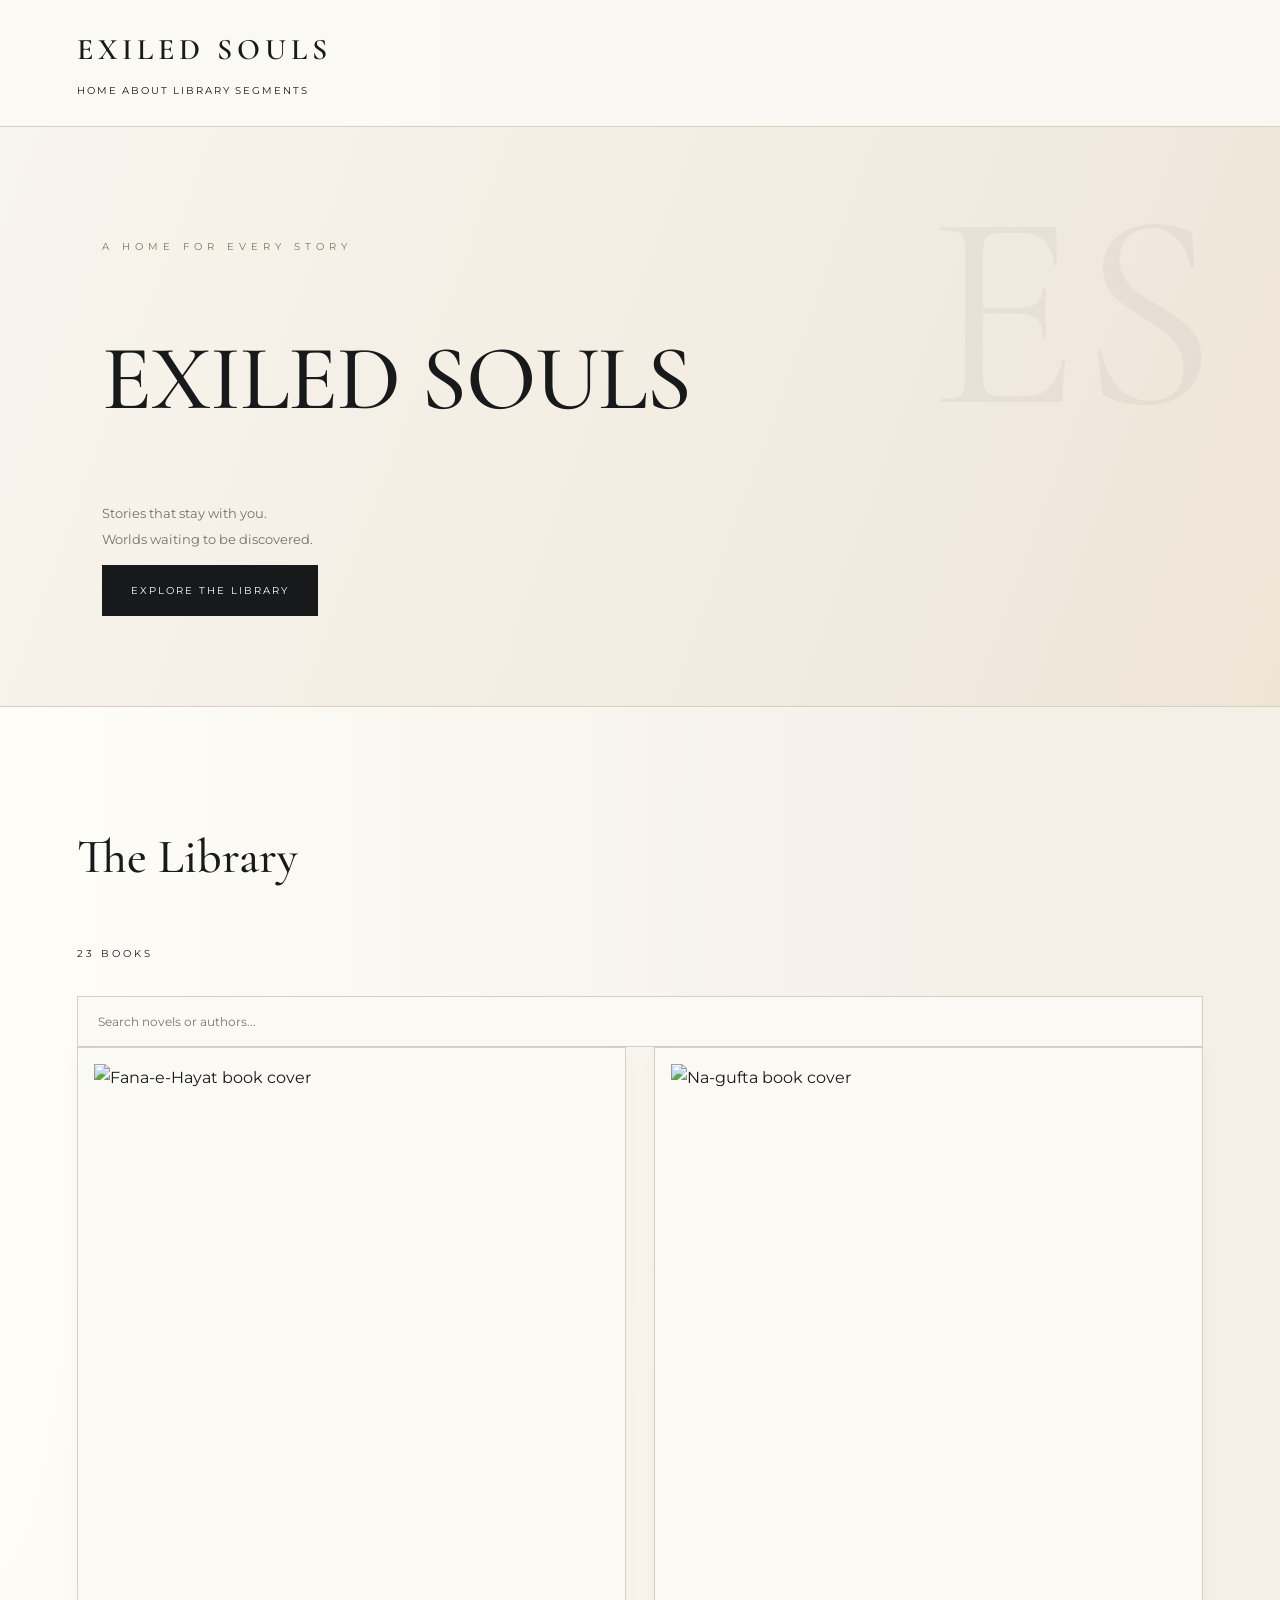
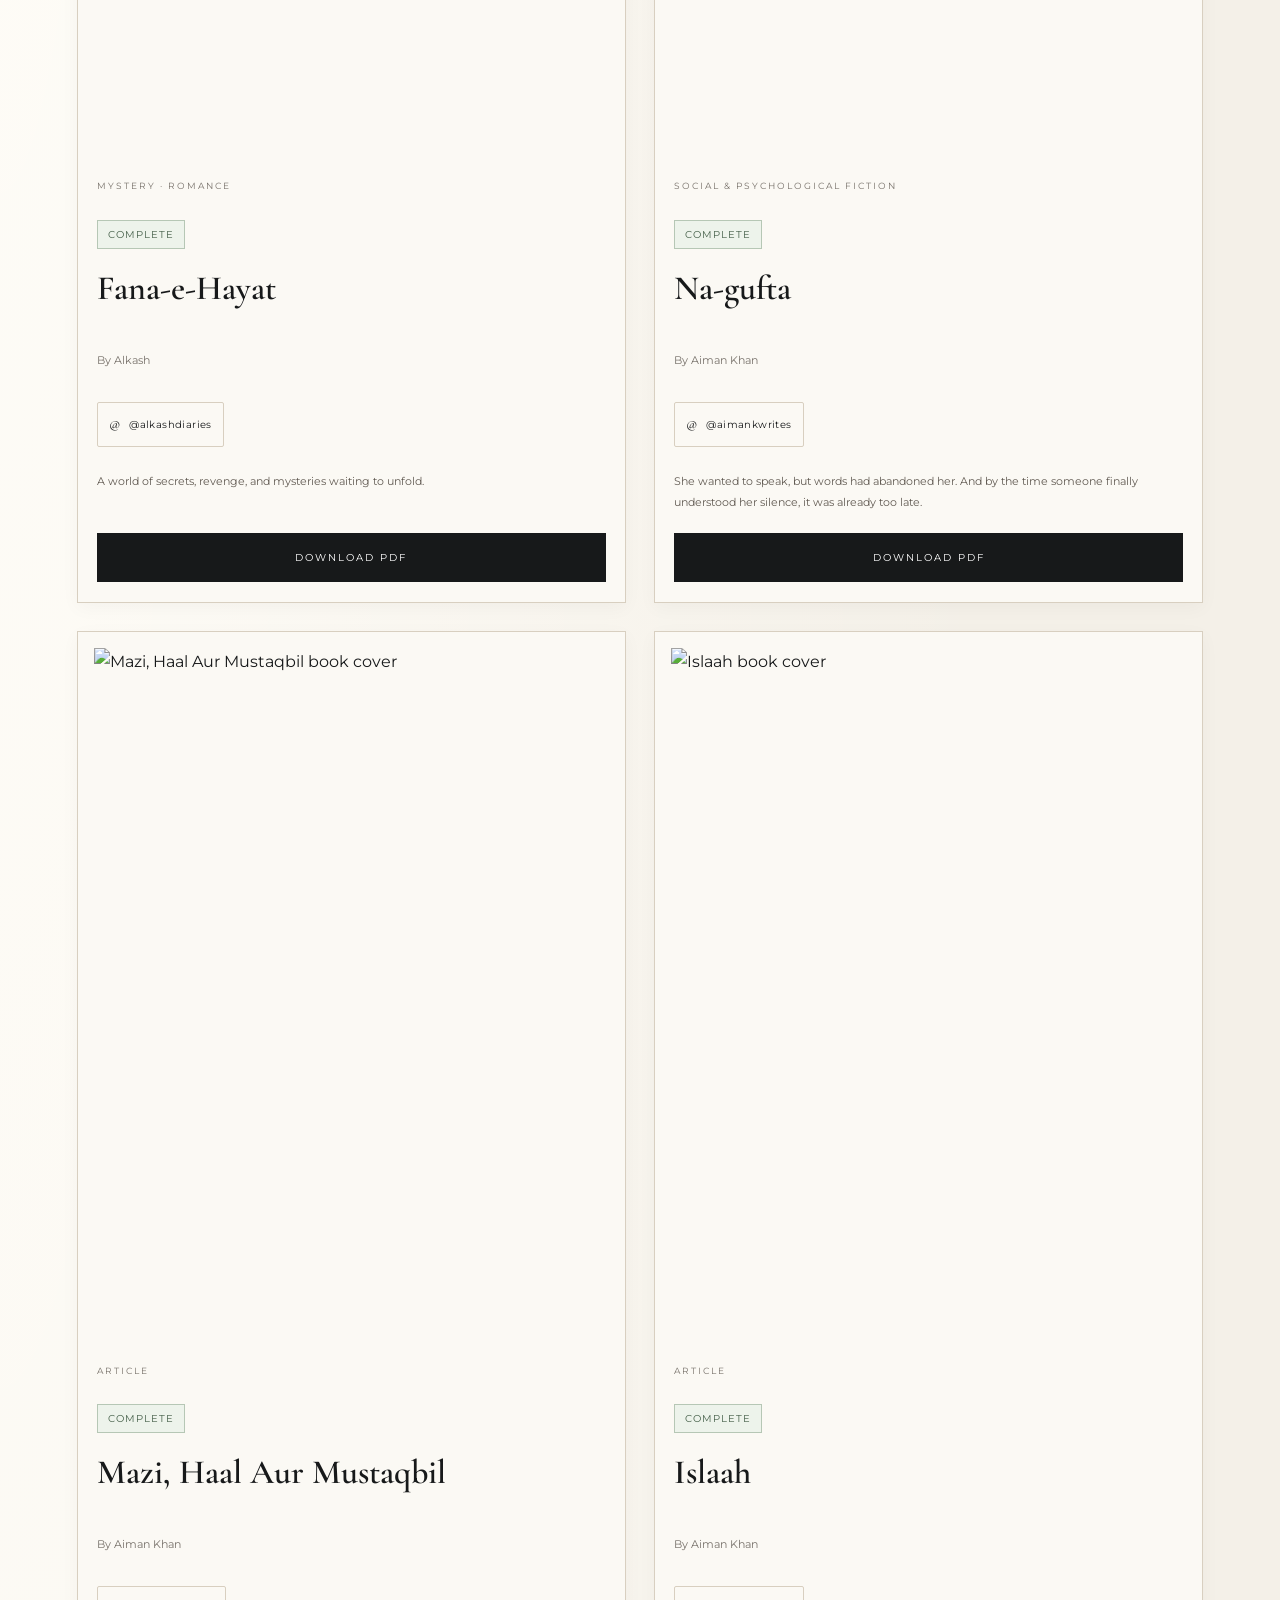
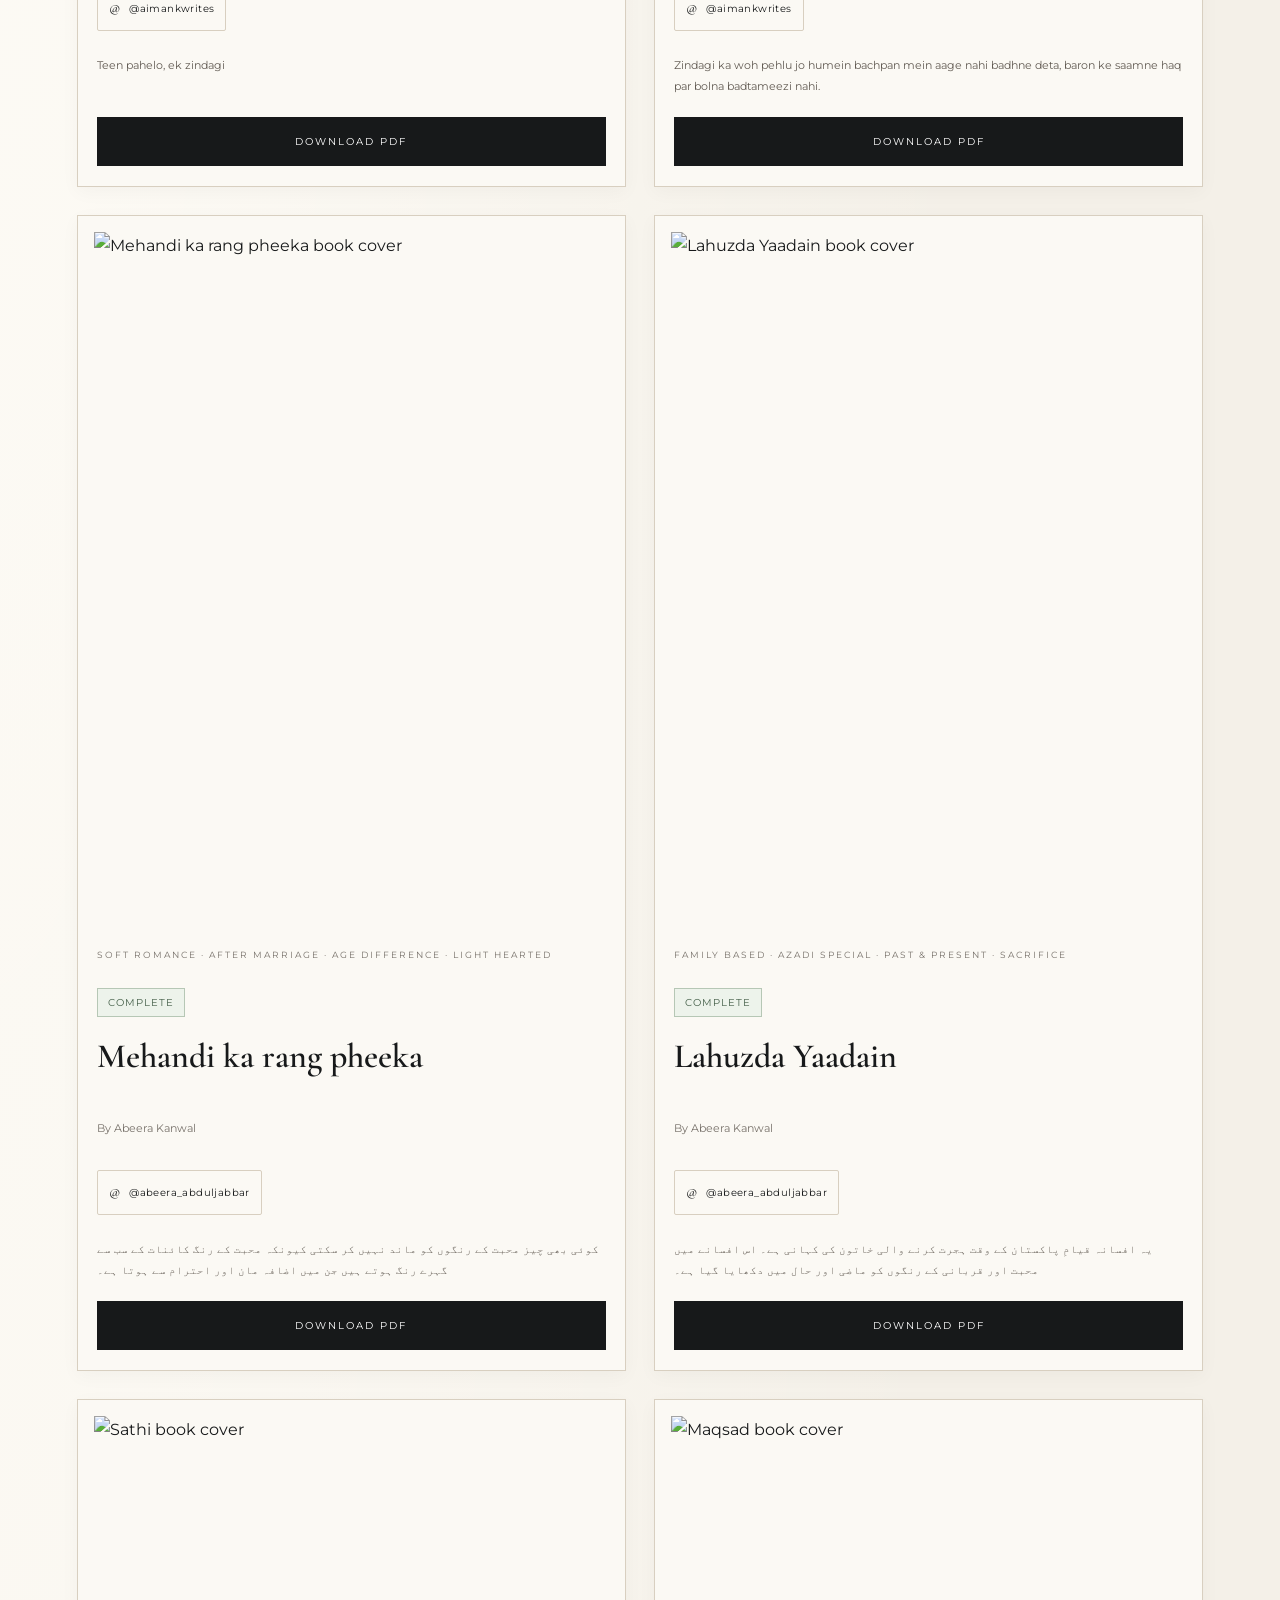
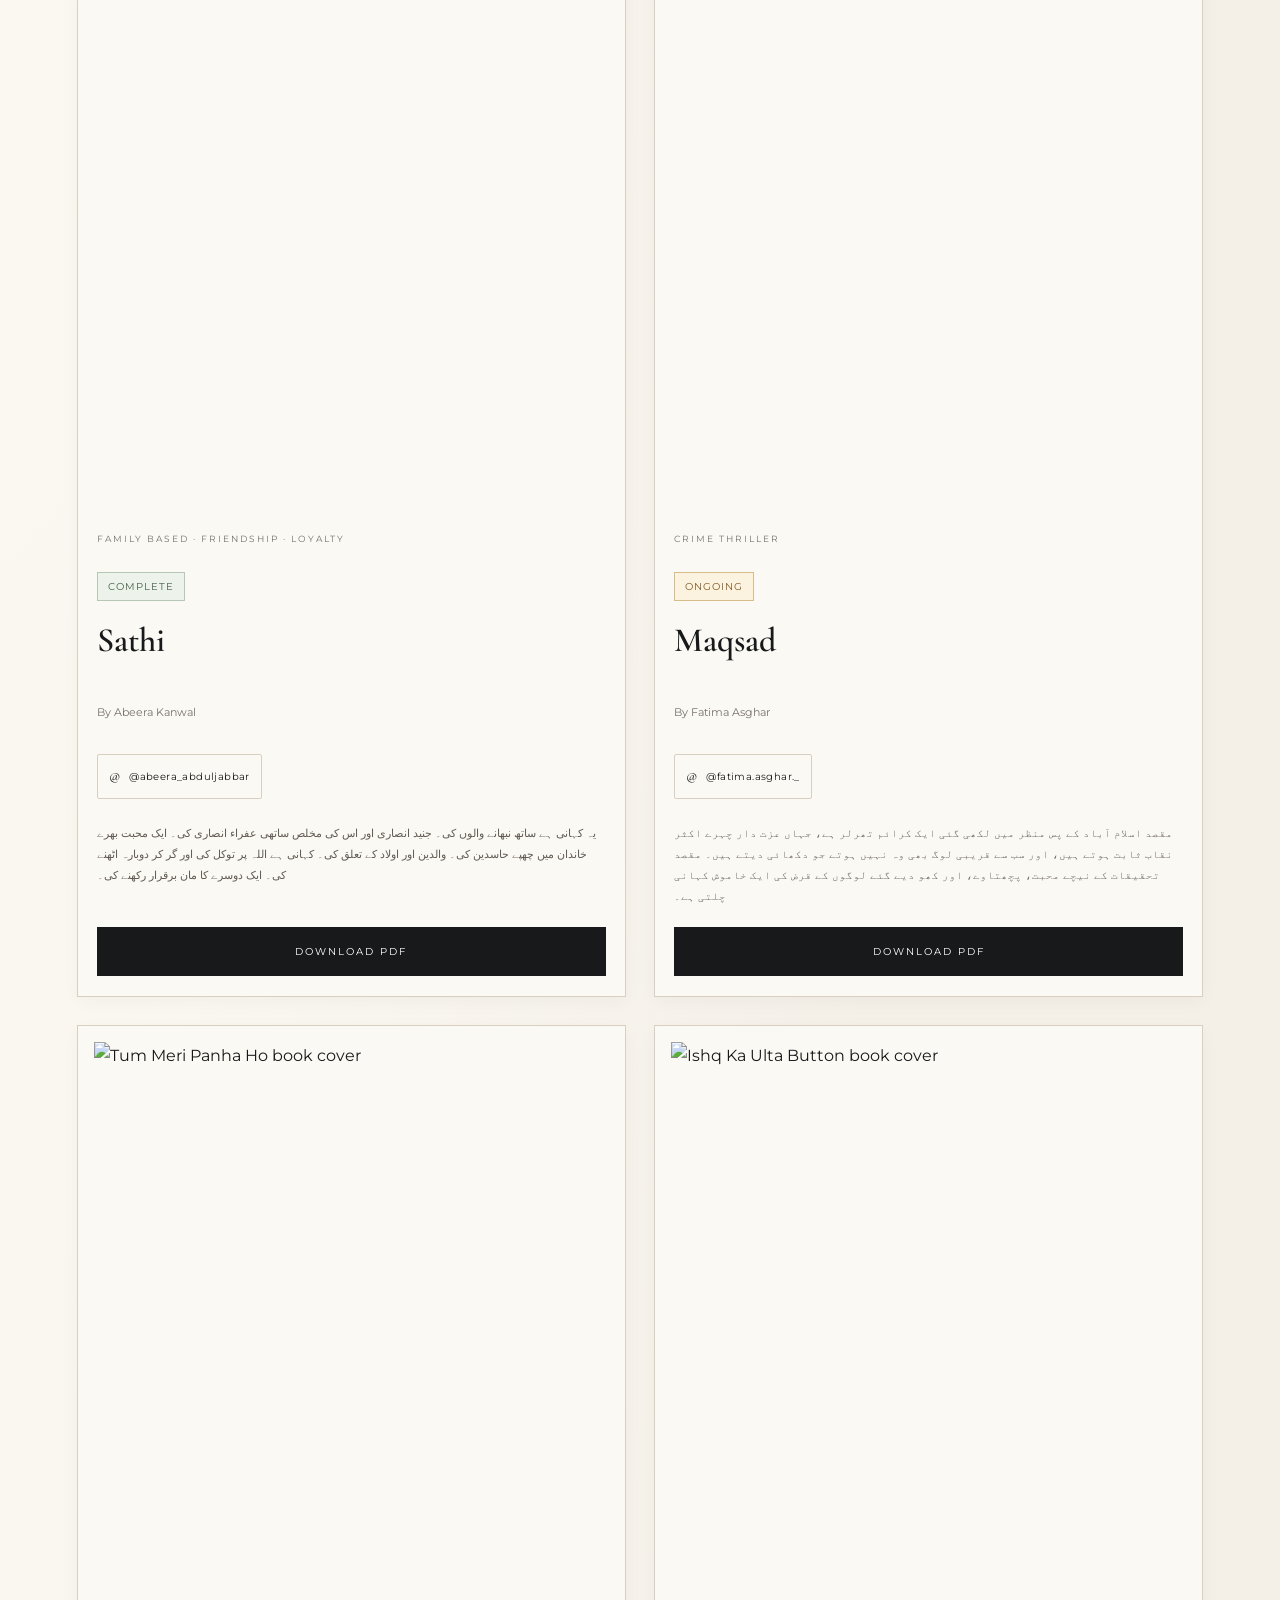
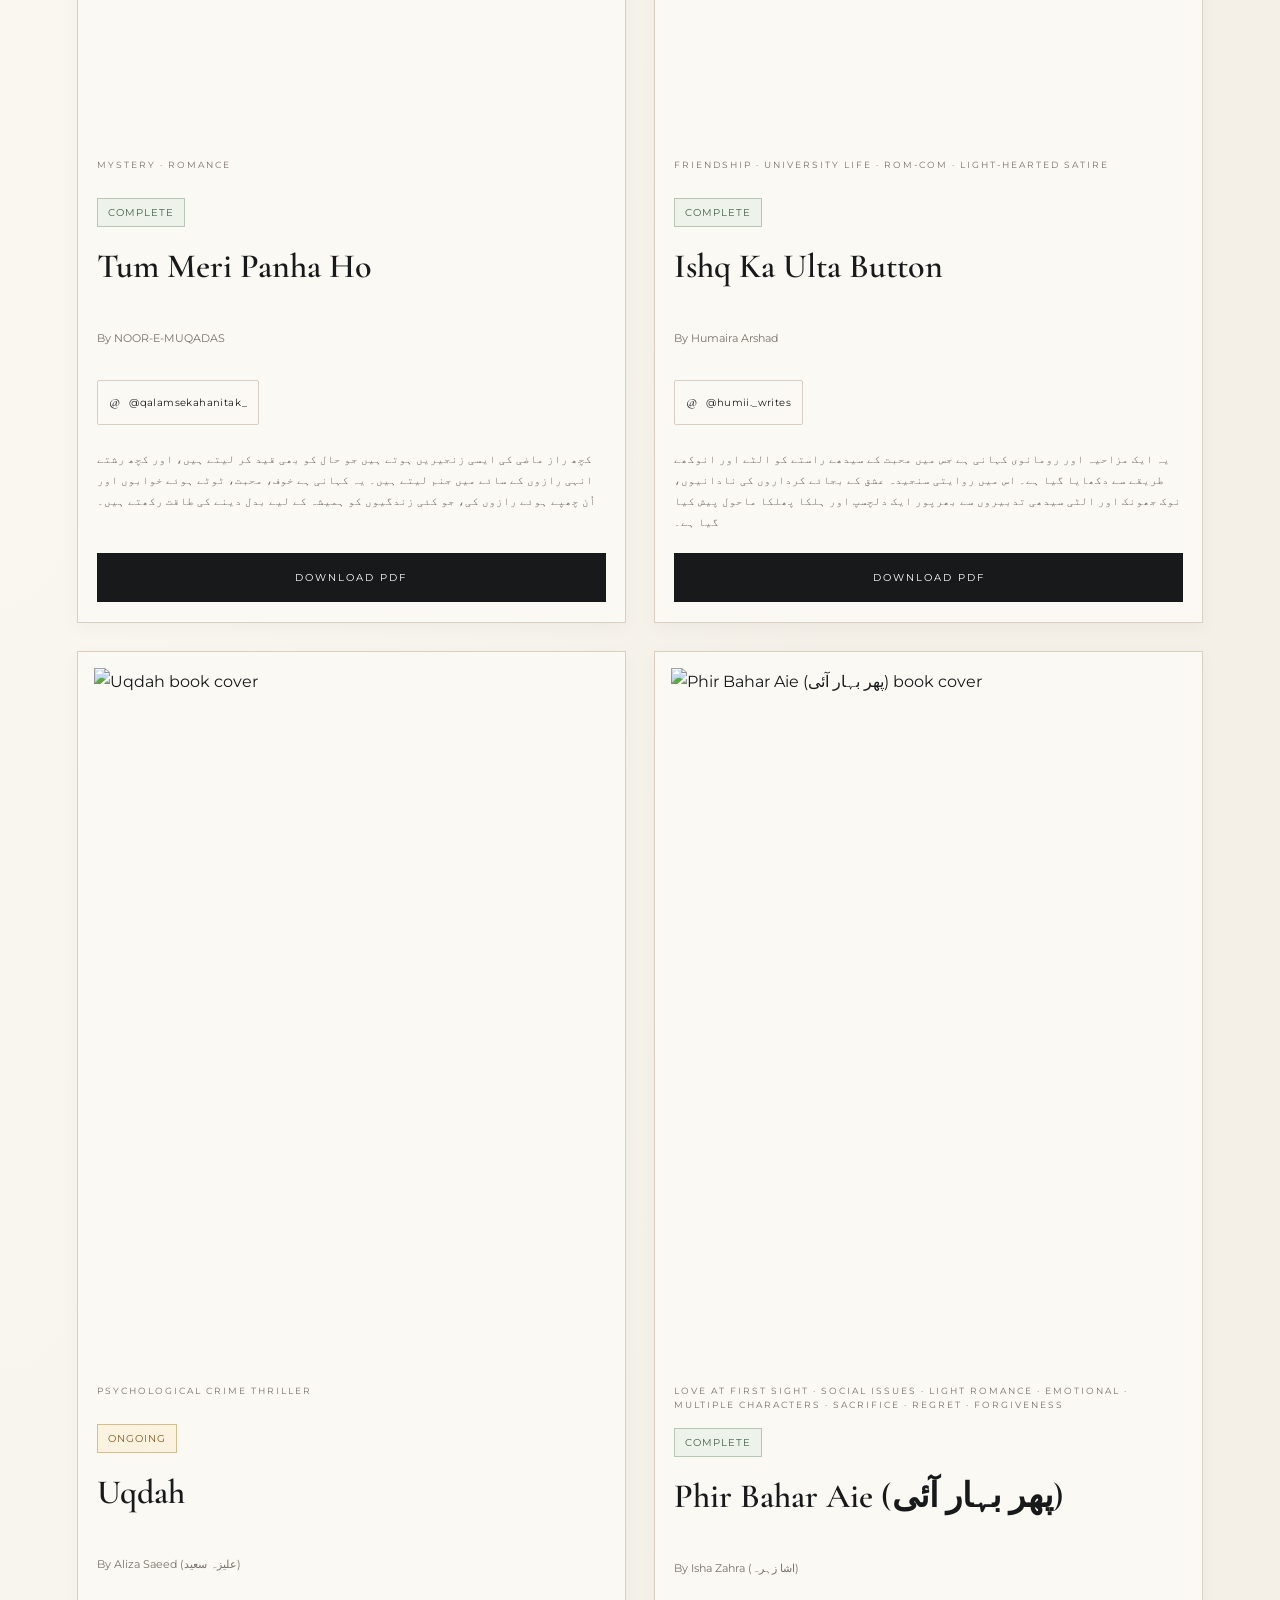
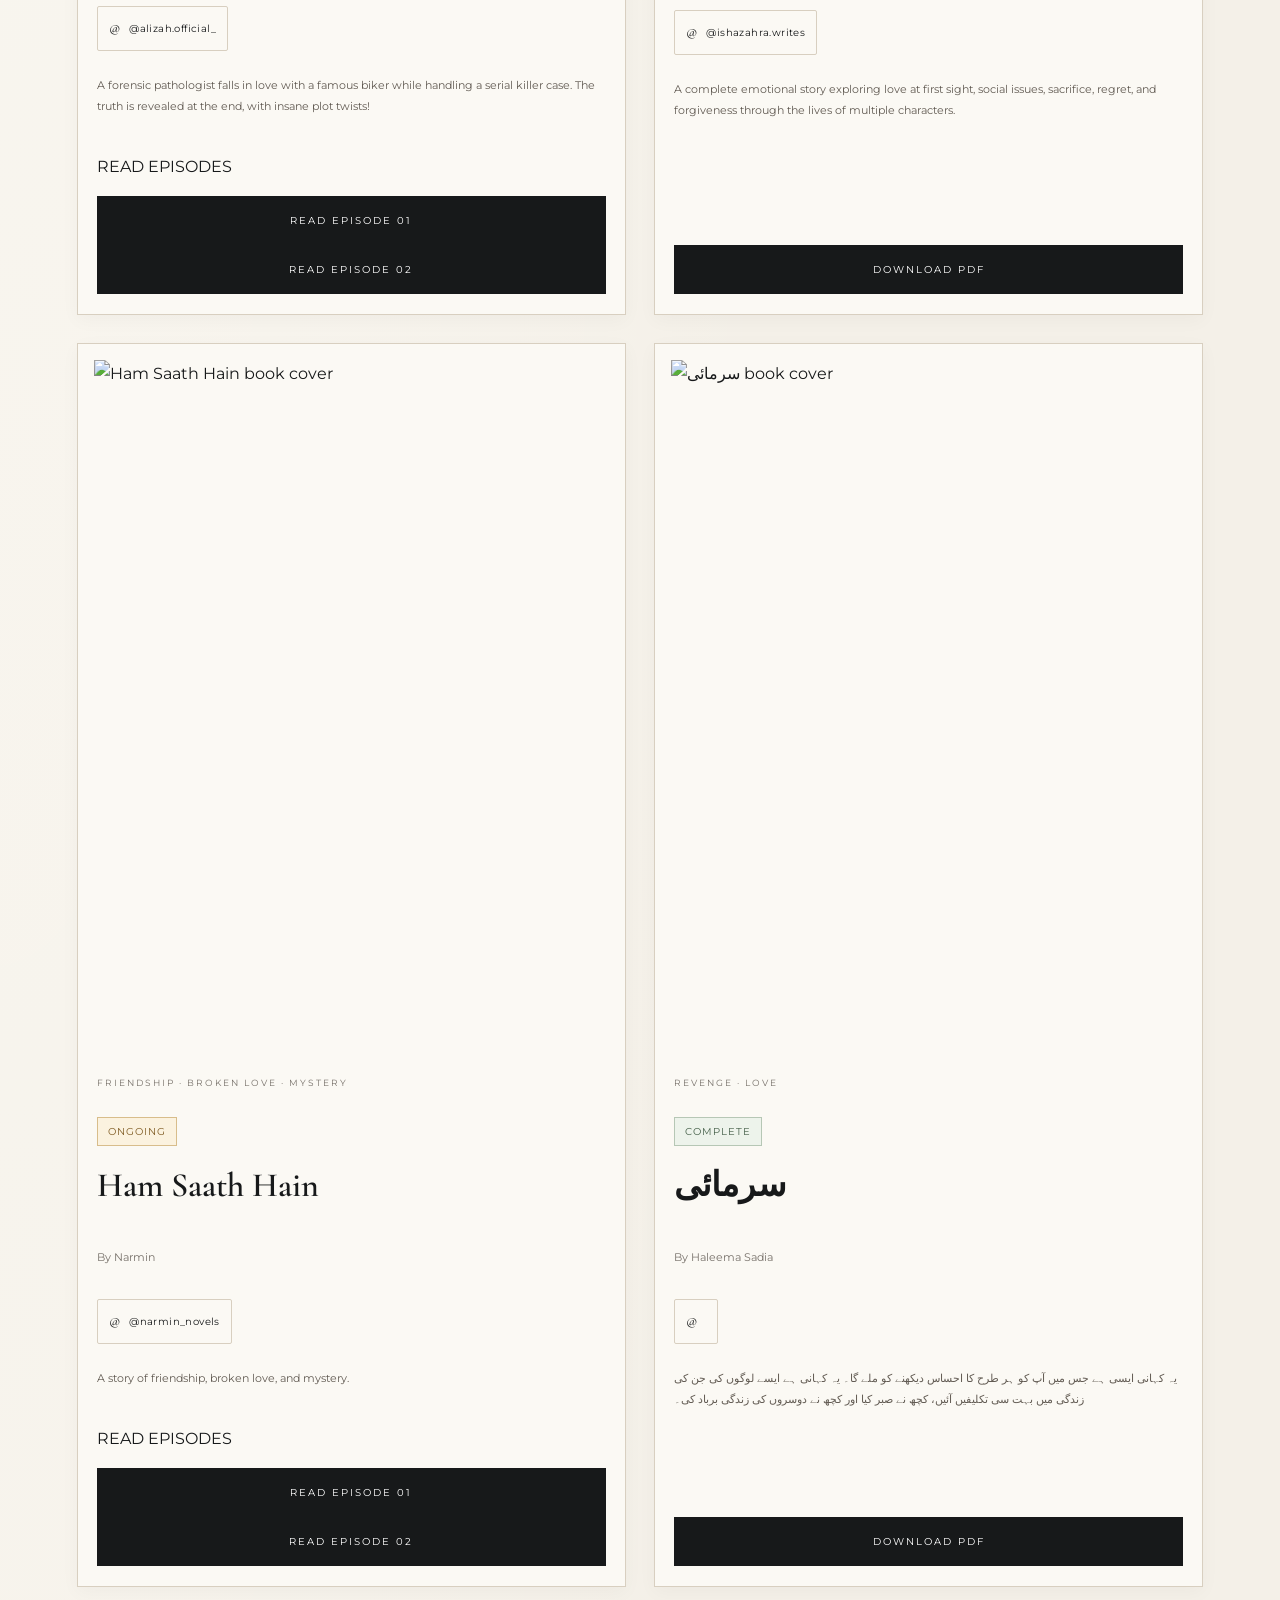
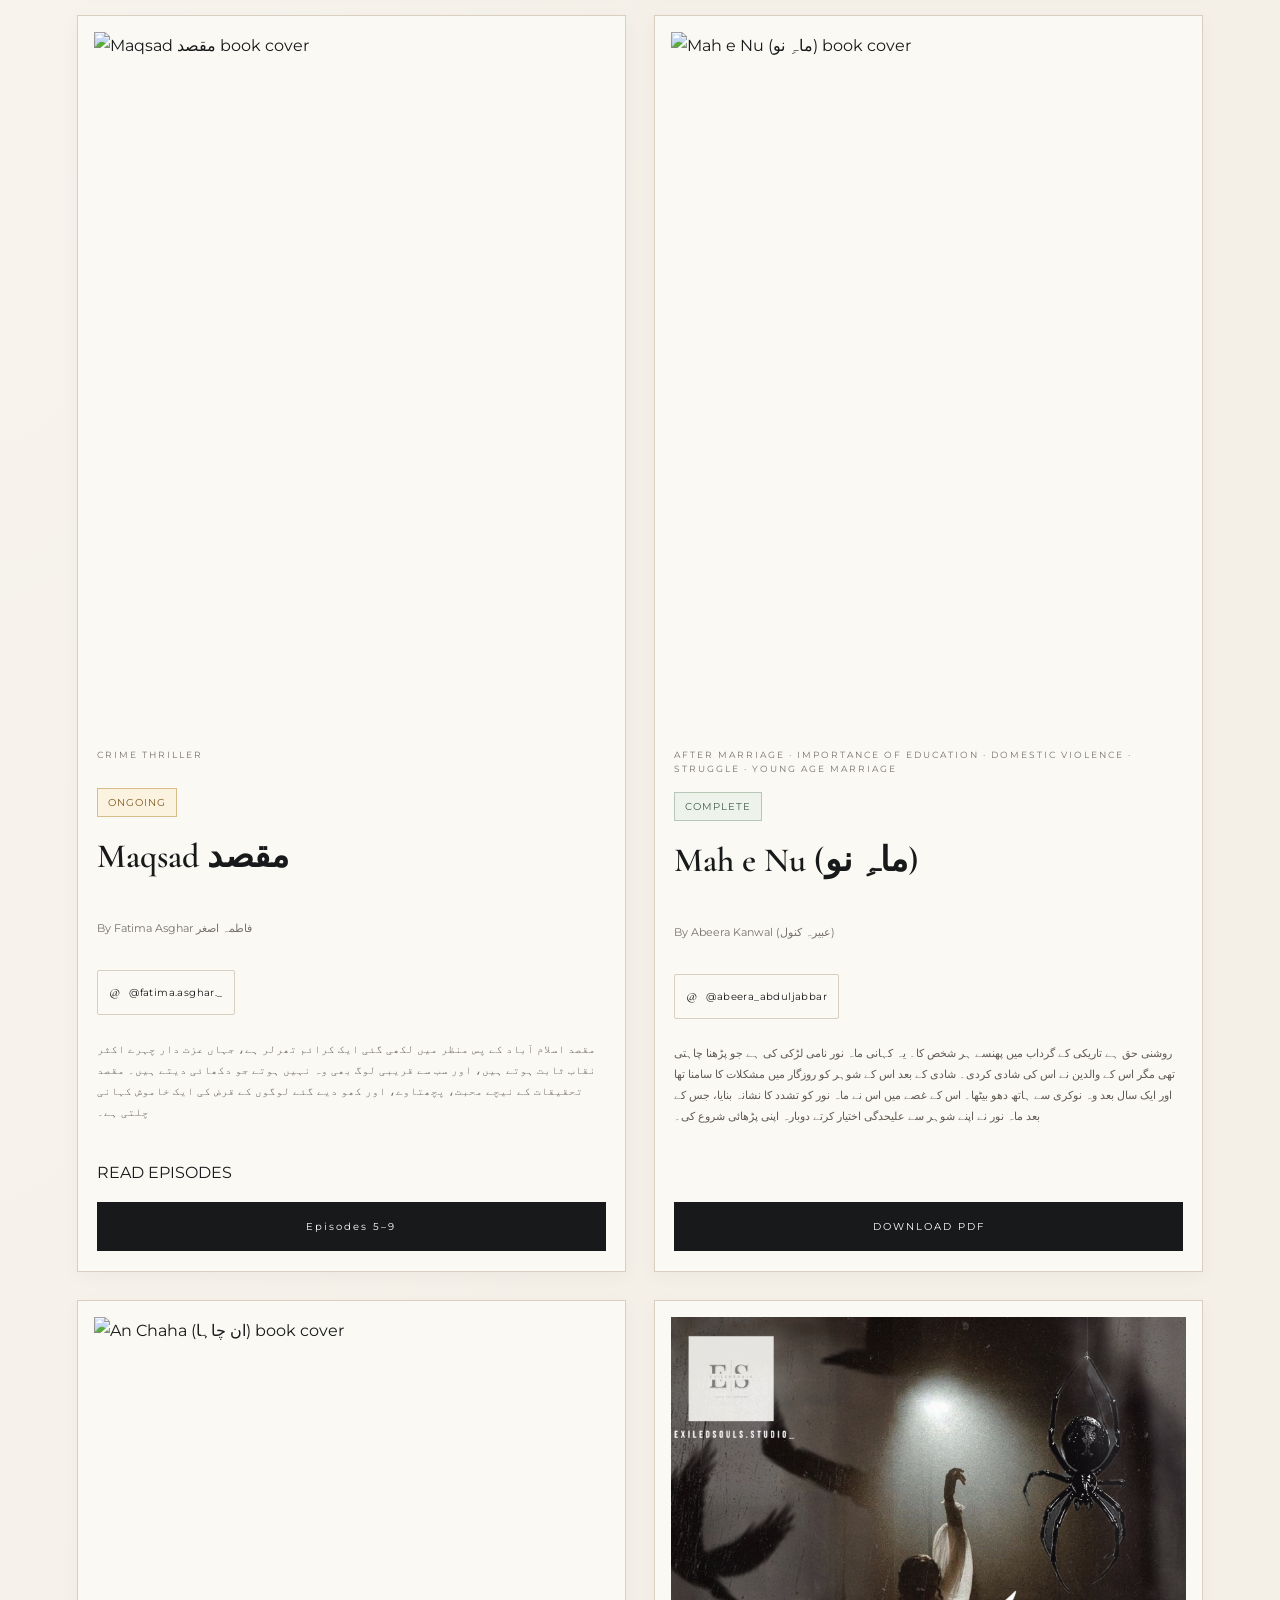
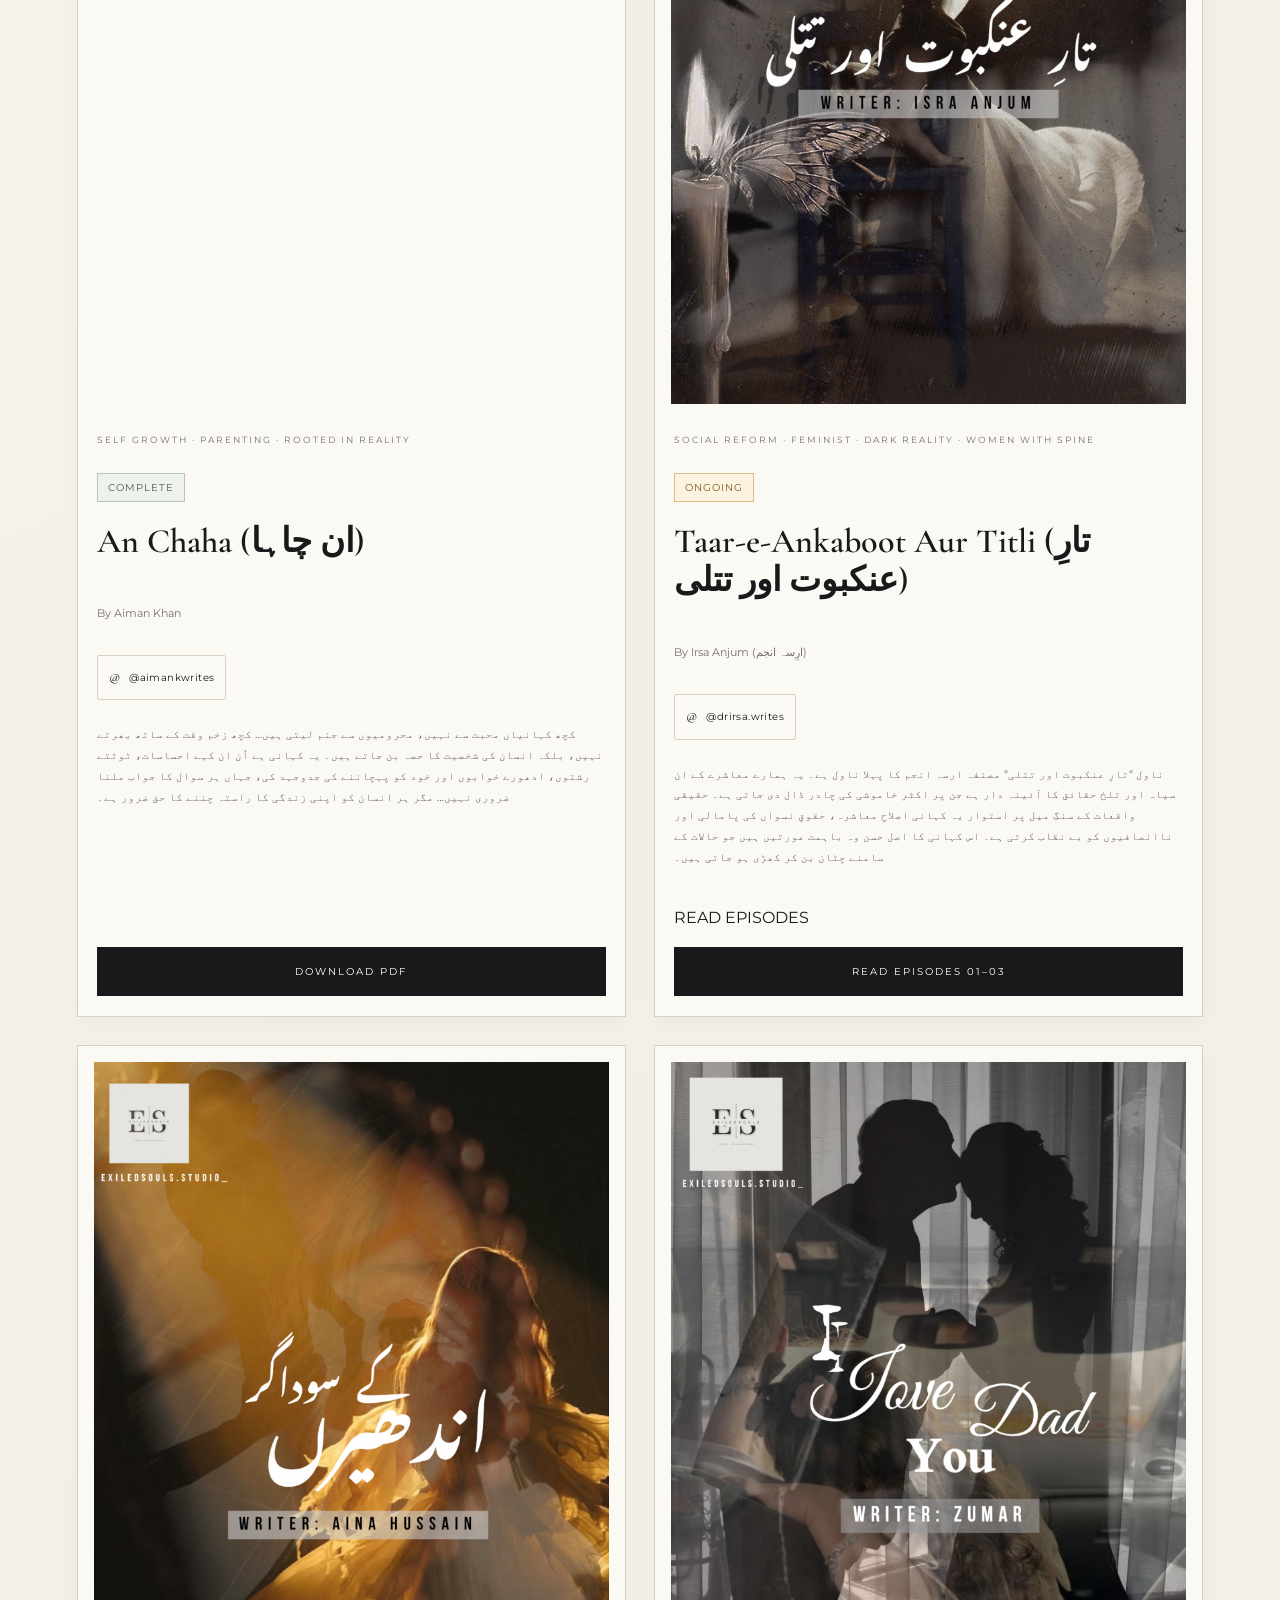
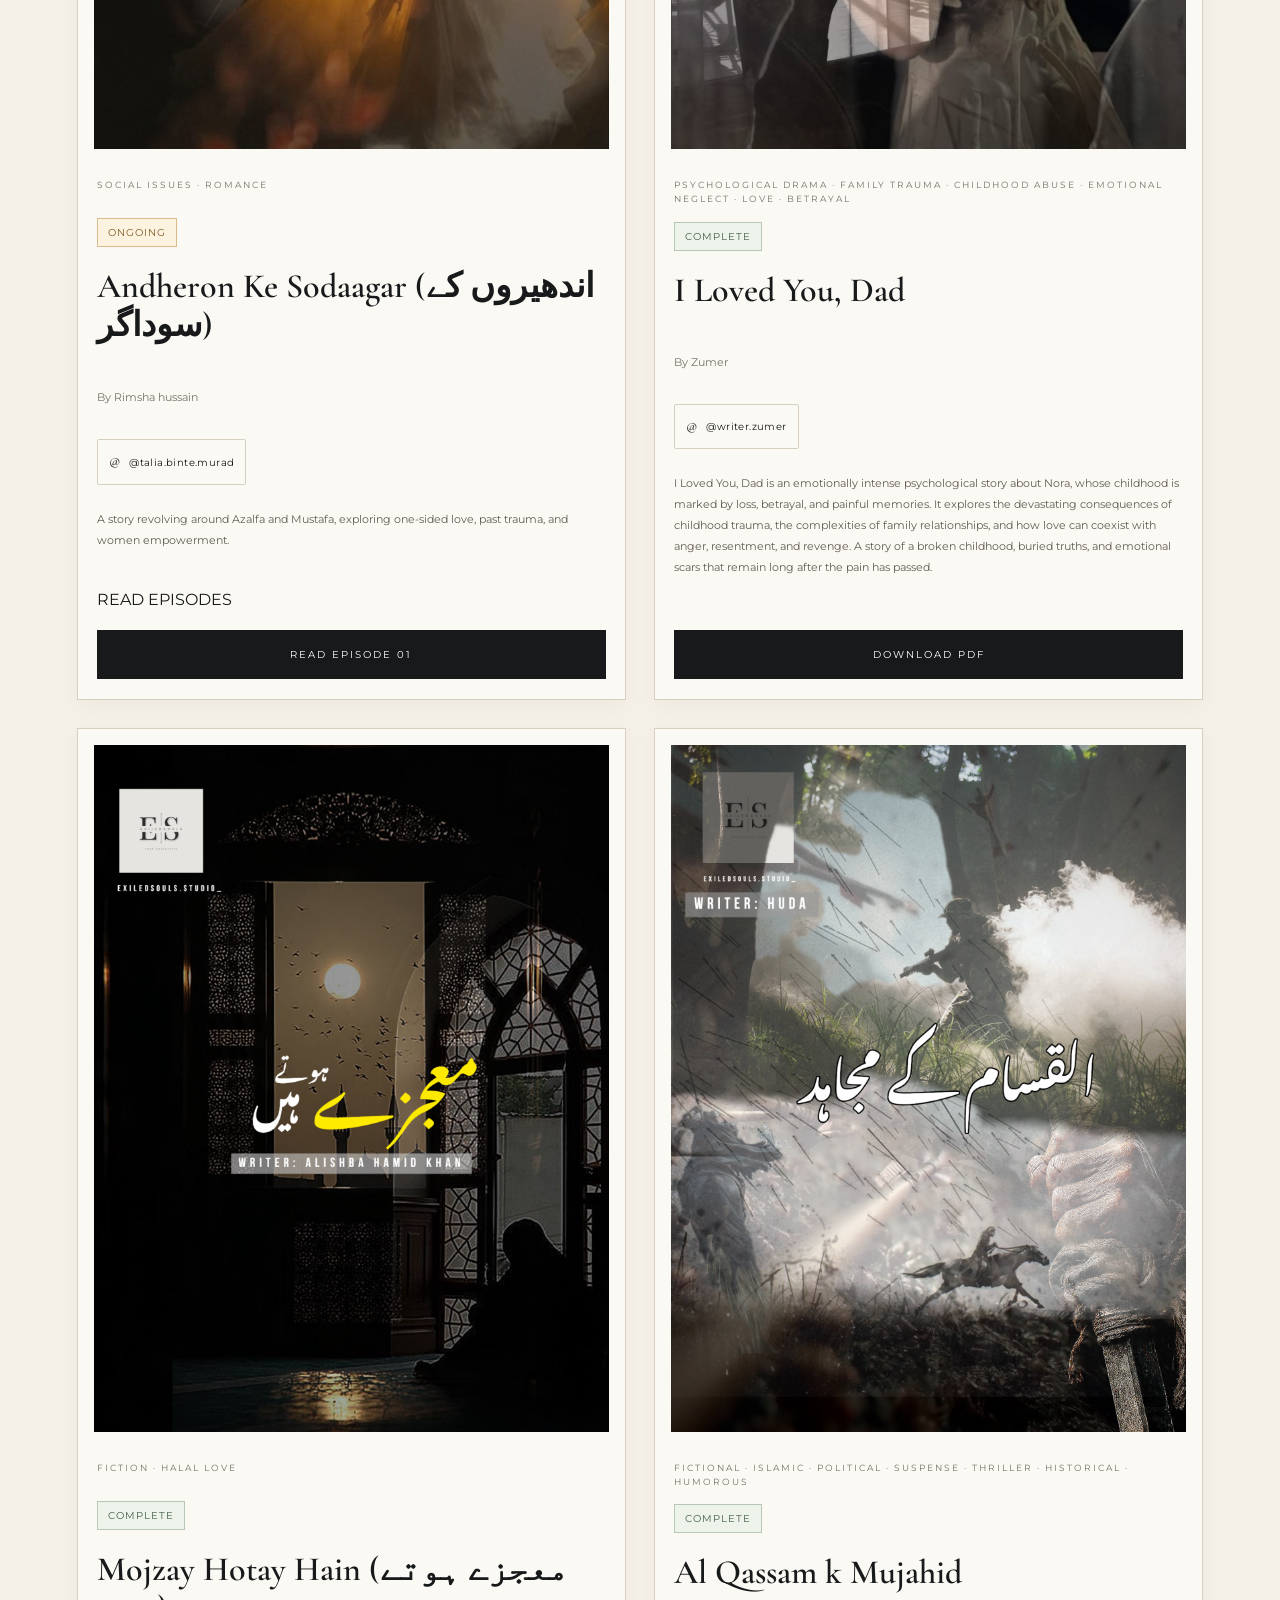
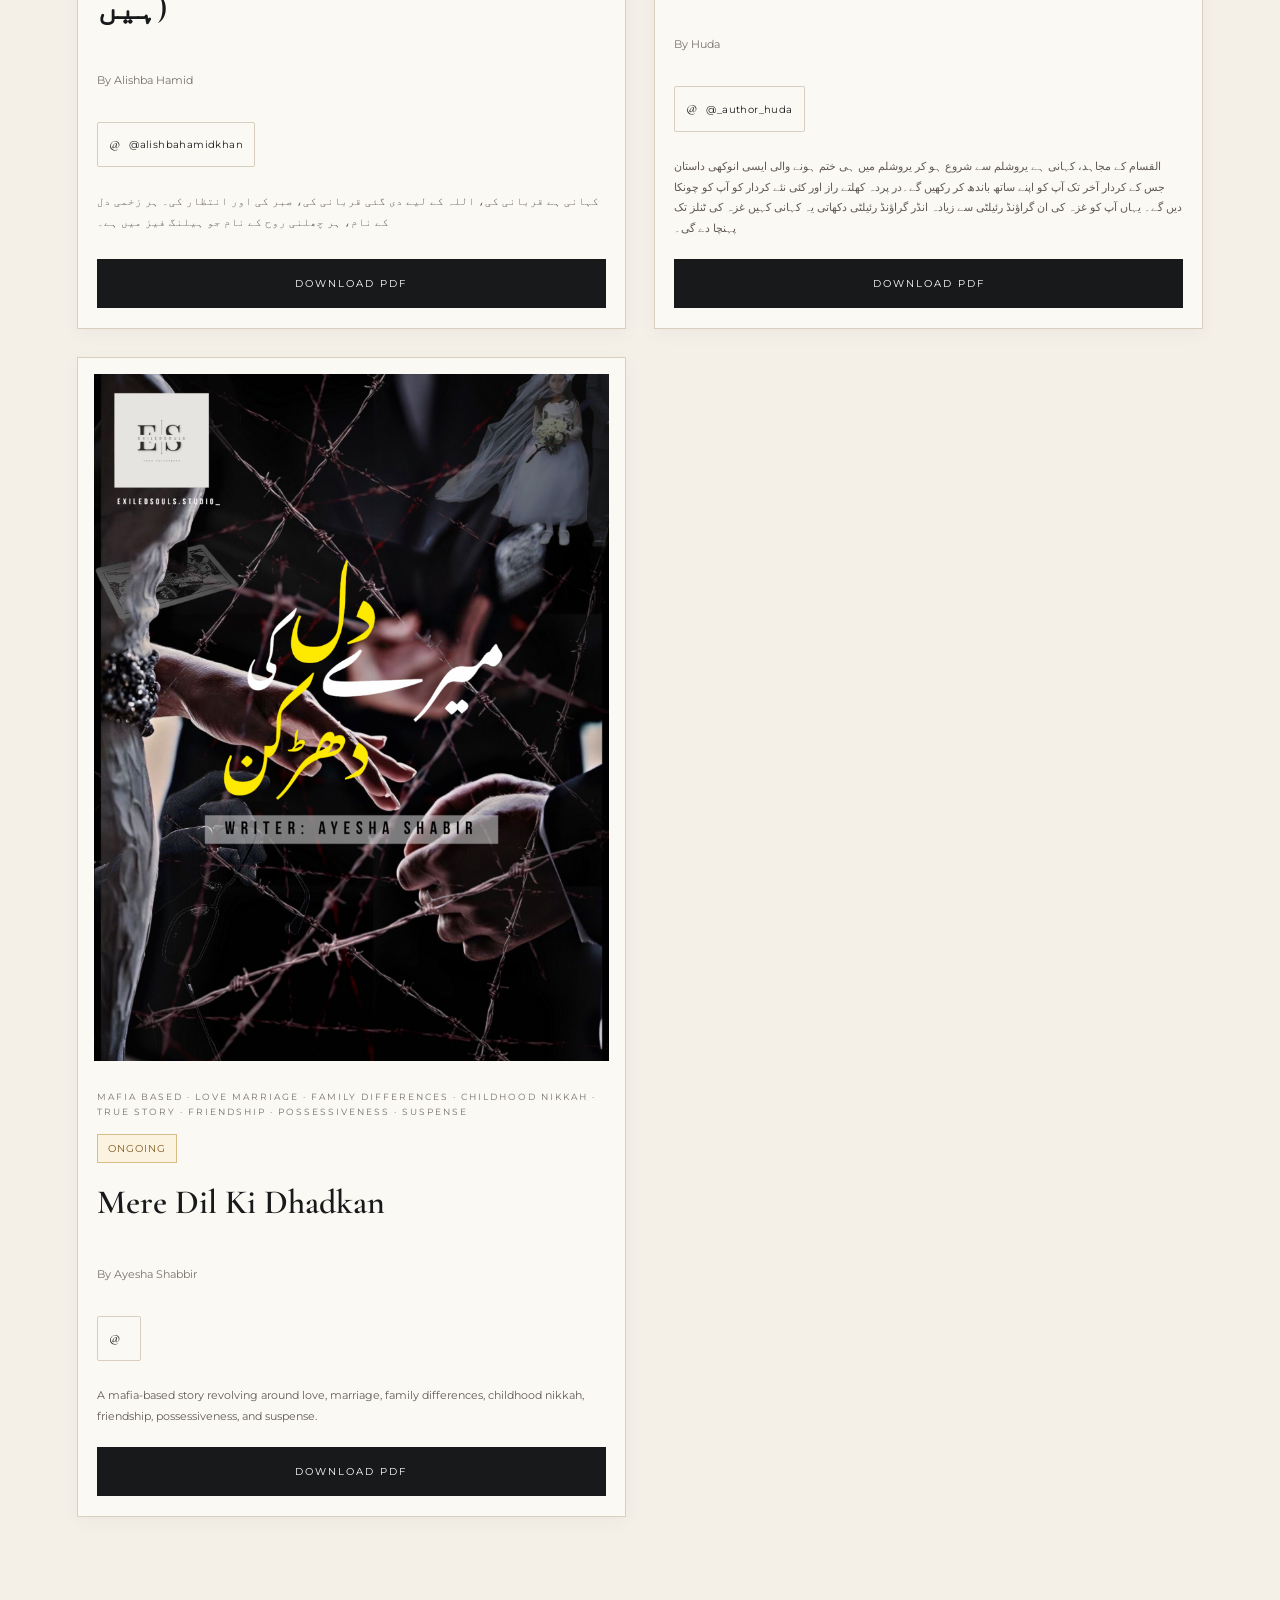
==== commit f7c2ff98: "Update pdf.html" ====
--- a/pdf.html
+++ b/pdf.html
@@ -4,7 +4,6 @@
 <head>
     <meta charset="UTF-8">
     <meta name="viewport" content="width=device-width, initial-scale=1.0">
- <meta name="google-site-verification" content="h-_jxNSviUxe5yCmOXN_GaTruhsxCDmXx9qnPx2eRf0" />
     <title>Exiled Souls | Your Library</title>
 
     <link rel="preconnect" href="https://fonts.googleapis.com">
@@ -15,11 +14,12 @@
 <body>
     <header>
         <div class="brand">EXILED SOULS</div>
-        <nav>
-    <a href="index.html#home">HOME</a>
-    <a href="index.html#library">LIBRARY</a>
+   <nav>
+    <a href="#home">HOME</a>
+    <a href="#about">ABOUT</a>
+    <a href="#library">LIBRARY</a>
     <a href="segments.html">SEGMENTS</a>
-    <a href="index.html#about">ABOUT</a>
+</nav>
 </nav>
     </header>
 
@@ -65,16 +65,16 @@
         </p>
 
         <div class="contact-links">
-           <a href="mailto:exiledsoulsstudio1@gmail.com" class="contact-btn">
+           <a href="mailto:exiledsoulsstudio@gmail.com" class="contact-btn">
             EMAIL US ↗
           </a>
 
-         <a href="https://www.instagram.com/exiledsouls.studio_/"
-        target="_blank"
-       rel="noopener"
-       class="contact-btn">
-     INSTAGRAM ↗
-       </a>
+            <a href="https://www.instagram.com/AlkashDiaries/"
+               target="_blank"
+               rel="noopener"
+               class="contact-btn">
+                INSTAGRAM ↗
+            </a>
         </div>
     </section>
 
--- a/pdf.css
+++ b/pdf.css
@@ -0,0 +1,745 @@
+/* ========================================
+   EXILED SOULS — LUXURY EDITORIAL DESIGN
+======================================== */
+
+:root {
+    --bg: #f4f0e8;
+    --card: #fbf9f4;
+    --text: #17191a;
+    --muted: #77716a;
+    --border: #d8cfc0;
+    --accent: #17191a;
+    --accent-hover: #8a7157;
+    --soft-beige: #e9e0d2;
+    --white: #ffffff;
+}
+
+/* GLOBAL */
+
+* {
+    box-sizing: border-box;
+}
+
+html {
+    scroll-behavior: smooth;
+    scroll-padding-top: 20px;
+}
+
+body {
+    margin: 0;
+    background:
+        radial-gradient(ellipse at top left, #fffdf8 0%, transparent 55%),
+        var(--bg);
+    color: var(--text);
+    font-family: 'Montserrat', sans-serif;
+    line-height: 1.7;
+}
+
+/* HEADER */
+
+header {
+    position: relative;
+    padding: 24px 6%;
+    background: rgba(251, 249, 244, 0.94);
+    border-bottom: 1px solid var(--border);
+}
+
+.brand {
+    font-family: 'Cormorant Garamond', serif;
+    font-size: 30px;
+    letter-spacing: 5px;
+    font-weight: 600;
+}
+
+nav {
+    gap: 28px;
+}
+
+nav a {
+    font-size: 10px;
+    letter-spacing: 2px;
+    text-decoration: none;
+    color: var(--text);
+    transition: color 0.3s ease;
+}
+
+nav a:hover {
+    color: var(--accent-hover);
+}
+
+/* HERO */
+
+.hero {
+    position: relative;
+    overflow: hidden;
+    text-align: left;
+    padding: 85px 8% 90px;
+    background: linear-gradient(110deg, #f8f5ee 0%, #eee5d7 100%);
+    border-bottom: 1px solid var(--border);
+}
+
+.hero::after {
+    content: "ES";
+    position: absolute;
+    right: 5%;
+    top: 8%;
+    font-family: 'Cormorant Garamond', serif;
+    font-size: clamp(140px, 24vw, 280px);
+    line-height: 1;
+    color: rgba(23, 25, 26, 0.045);
+    pointer-events: none;
+}
+
+.hero .eyebrow {
+    position: relative;
+    z-index: 1;
+    font-size: 10px;
+    letter-spacing: 5px;
+    color: var(--accent-hover);
+    margin-bottom: 25px;
+}
+
+.hero h1 {
+    position: relative;
+    z-index: 1;
+    max-width: 700px;
+    font-family: 'Cormorant Garamond', serif;
+    font-size: clamp(48px, 8vw, 92px);
+    font-weight: 500;
+    line-height: 0.98;
+    letter-spacing: -1px;
+}
+
+.hero p {
+    position: relative;
+    z-index: 1;
+    max-width: 420px;
+    font-size: 13px;
+    line-height: 2;
+    color: var(--muted);
+    margin-top: 25px;
+}
+
+.explore-btn {
+    position: relative;
+    z-index: 1;
+    display: inline-block;
+    padding: 16px 28px;
+    background: var(--accent);
+    color: var(--white);
+    border: 1px solid var(--accent);
+    text-decoration: none;
+    font-size: 10px;
+    letter-spacing: 2px;
+    transition: all 0.3s ease;
+}
+
+.explore-btn:hover {
+    background: transparent;
+    color: var(--accent);
+}
+
+/* LIBRARY */
+
+.library {
+    padding: 70px 6% 100px;
+}
+
+.section-heading {
+    margin-bottom: 30px;
+}
+
+.section-heading h2 {
+    font-size: 48px;
+    font-family: 'Cormorant Garamond', serif;
+    font-weight: 500;
+}
+
+.section-heading span {
+    font-size: 10px;
+    letter-spacing: 3px;
+}
+
+/* SEARCH */
+
+.search-box {
+    width: 100%;
+    background: var(--card);
+    border: 1px solid var(--border);
+    border-radius: 0;
+    padding: 17px 20px;
+    font-family: inherit;
+    font-size: 12px;
+    color: var(--text);
+    outline: none;
+}
+
+.search-box:focus {
+    border-color: var(--accent);
+    box-shadow: 0 0 0 3px #17191a0a;
+}
+
+/* NOVEL GRID — DESKTOP */
+
+.book-grid {
+    display: grid;
+    grid-template-columns: repeat(2, minmax(0, 1fr));
+    gap: 28px;
+    align-items: stretch;
+}
+
+.book-card {
+    display: flex;
+    flex-direction: column;
+    min-width: 0;
+    height: 100%;
+    padding: 16px;
+    background: var(--card);
+    border: 1px solid var(--border);
+    box-shadow: 0 5px 18px rgba(40, 32, 20, 0.035);
+    transition: transform 0.3s ease, box-shadow 0.3s ease;
+}
+
+.book-card:hover {
+    transform: translateY(-4px);
+    box-shadow: 0 12px 30px rgba(40, 32, 20, 0.09);
+}
+
+/* BOOK COVERS */
+
+.book-cover,
+.cover-placeholder {
+    display: block;
+    width: 100%;
+    aspect-ratio: 3 / 4;
+    object-fit: cover;
+    flex-shrink: 0;
+}
+
+.cover-placeholder {
+    display: flex;
+    justify-content: center;
+    align-items: center;
+    flex-direction: column;
+    background: var(--soft-beige);
+    border: 1px solid var(--border);
+    text-align: center;
+    padding: 12px;
+}
+
+.cover-placeholder .cover-title {
+    font-family: 'Cormorant Garamond', serif;
+    font-size: 26px;
+}
+
+/* CARD DETAILS */
+
+.book-info {
+    display: flex;
+    flex-direction: column;
+    flex: 1;
+    min-width: 0;
+    width: 100%;
+    padding: 20px 3px 4px;
+}
+
+.genre {
+    min-height: 2.8em;
+    font-size: 9px;
+    letter-spacing: 2px;
+    line-height: 1.6;
+    color: var(--muted);
+    text-transform: uppercase;
+}
+
+.book-info h3 {
+    font-family: 'Cormorant Garamond', serif;
+    font-size: clamp(22px, 3vw, 34px);
+    line-height: 1.15;
+    font-weight: 600;
+    margin-top: 8px;
+    overflow-wrap: anywhere;
+}
+
+.author {
+    min-height: 28px;
+    font-size: 11px;
+    color: var(--muted);
+    margin-top: 9px;
+}
+
+/* INSTAGRAM */
+
+.instagram-link {
+    display: inline-flex;
+    align-items: center;
+    align-self: flex-start;
+    max-width: 100%;
+    overflow-wrap: anywhere;
+    margin-top: 12px;
+    margin-bottom: 12px;
+    padding: 8px 11px;
+    border: 1px solid var(--border);
+    border-radius: 2px;
+    color: var(--text);
+    font-size: 10px;
+    letter-spacing: 0.4px;
+    text-decoration: none;
+    transition: all 0.3s ease;
+}
+
+.instagram-link::before {
+    content: "@";
+    font-family: 'Cormorant Garamond', serif;
+    font-size: 16px;
+    margin-right: 8px;
+}
+
+.instagram-link:hover {
+    background: var(--accent);
+    color: var(--white);
+    border-color: var(--accent);
+}
+
+/* DESCRIPTION */
+
+.description {
+    flex: 1;
+    font-size: 11px;
+    line-height: 1.9;
+    color: #625b53;
+    margin-top: 12px;
+    margin-bottom: 20px;
+}
+
+/* DOWNLOAD BUTTON */
+
+.download-btn {
+    display: block;
+    width: 100%;
+    box-sizing: border-box;
+    margin-top: auto;
+    margin-left: 0;
+    margin-right: 0;
+    padding: 15px 8px;
+    background: var(--accent);
+    border: 1px solid var(--accent);
+    border-radius: 0;
+    color: var(--white);
+    text-align: center;
+    text-decoration: none;
+    font-family: inherit;
+    font-size: 10px;
+    letter-spacing: 2px;
+    transition: all 0.3s ease;
+}
+
+.download-btn:hover {
+    background: transparent;
+    color: var(--accent);
+}
+
+/* ABOUT */
+
+.about {
+    position: relative;
+    padding: 80px 8%;
+    background: #eae2d6;
+    border-top: 1px solid var(--border);
+    text-align: center;
+}
+
+.about h2 {
+    font-family: 'Cormorant Garamond', serif;
+    font-size: 48px;
+    font-weight: 500;
+}
+
+.about p {
+    max-width: 480px;
+    margin: 20px auto 0;
+    color: var(--muted);
+    font-size: 12px;
+    line-height: 2.2;
+}
+
+/* FOOTER */
+
+footer {
+    padding: 26px 15px;
+    background: var(--text);
+    color: #e8dfd1;
+    text-align: center;
+    font-size: 9px;
+    letter-spacing: 3px;
+}
+
+/* TABLET */
+
+@media screen and (max-width: 900px) {
+    .library {
+        padding-left: 5%;
+        padding-right: 5%;
+    }
+
+    .book-grid {
+        gap: 20px;
+    }
+}
+
+/* MOBILE */
+
+@media screen and (max-width: 600px) {
+    header {
+        padding: 20px 5%;
+        gap: 12px;
+    }
+
+    .brand {
+        font-size: 21px;
+        letter-spacing: 3px;
+    }
+
+    nav {
+        gap: 13px;
+    }
+
+    nav a {
+        font-size: 9px;
+        letter-spacing: 0.8px;
+    }
+
+    /* HERO */
+
+    .hero {
+        padding: 65px 7% 70px;
+    }
+
+    .hero h1 {
+        font-size: clamp(43px, 12vw, 66px);
+        letter-spacing: -0.5px;
+    }
+
+    .hero .eyebrow {
+        letter-spacing: 3px;
+    }
+
+    .hero p {
+        font-size: 12px;
+    }
+
+    /* LIBRARY */
+
+    .library {
+        padding: 45px 5% 65px;
+    }
+
+    .section-heading h2 {
+        font-size: 36px;
+    }
+
+    /* ONE LARGE CARD PER ROW */
+
+    .book-grid {
+        grid-template-columns: minmax(0, 1fr);
+        gap: 24px;
+    }
+
+    .book-card {
+        width: 100%;
+        min-width: 0;
+        padding: 16px;
+        border-radius: 3px;
+    }
+
+    .book-cover,
+    .cover-placeholder {
+        width: 100%;
+        aspect-ratio: 3 / 4;
+        object-fit: cover;
+    }
+
+    /* CARD DETAILS */
+
+    .book-info {
+        width: 100%;
+        padding: 16px 4px 4px;
+    }
+
+    .genre {
+        min-height: auto;
+        font-size: 10px;
+        letter-spacing: 1px;
+        line-height: 1.7;
+    }
+
+    .book-info h3 {
+        font-size: 30px;
+        line-height: 1.2;
+        overflow-wrap: anywhere;
+    }
+
+    .author {
+        min-height: auto;
+        font-size: 11px;
+    }
+
+    /* INSTAGRAM */
+
+    .instagram-link {
+        padding: 8px 10px;
+        font-size: 10px;
+        letter-spacing: 0;
+        margin-top: 10px;
+        margin-bottom: 10px;
+    }
+
+    /* DESCRIPTION */
+
+    .description {
+        font-size: 12px;
+        line-height: 1.8;
+        margin-top: 10px;
+        margin-bottom: 18px;
+    }
+
+    /* DOWNLOAD BUTTON */
+
+    .download-btn {
+        display: block;
+        width: 100%;
+        box-sizing: border-box;
+        margin: auto 0 0;
+        padding: 15px 10px;
+        font-size: 10px;
+        letter-spacing: 1px;
+        text-align: center;
+        white-space: normal;
+    }
+
+    .cover-placeholder .cover-title {
+        font-size: 25px;
+    }
+
+    /* ABOUT */
+
+    .about {
+        padding: 55px 7%;
+    }
+
+    .about h2 {
+        font-size: 36px;
+    }
+
+    .about p {
+        font-size: 12px;
+    }
+
+    /* FOOTER */
+
+    footer {
+        font-size: 8px;
+        letter-spacing: 2px;
+        line-height: 2;
+    }
+}
+
+/* SMALL PHONES */
+
+@media screen and (max-width: 360px) {
+    .brand {
+        font-size: 18px;
+        letter-spacing: 2px;
+    }
+
+    nav {
+        gap: 9px;
+    }
+
+    nav a {
+        font-size: 8px;
+        letter-spacing: 0.4px;
+    }
+
+    .book-info h3 {
+        font-size: 26px;
+    }
+
+    .download-btn {
+        font-size: 9px;
+        letter-spacing: 0.5px;
+    }
+}
+
+/* ACCESSIBILITY */
+
+a:focus-visible,
+input:focus-visible {
+    outline: 2px solid var(--accent-hover);
+    outline-offset: 3px;
+}
+
+::selection {
+    background: var(--accent);
+    color: var(--white);
+} 
+
+
+/* CONTACT US */
+.contact {
+    padding: 80px 20px;
+    text-align: center;
+    background: #FBF9F4;
+    border-top: 1px solid #D8CFC0;
+}
+
+.contact h2 {
+    font-family: 'Cormorant Garamond', serif;
+    font-size: clamp(36px, 5vw, 52px);
+    font-weight: 500;
+    color: #17191A;
+    margin: 12px 0;
+}
+
+.contact > p:not(.eyebrow) {
+    max-width: 520px;
+    margin: 0 auto 28px;
+    color: #77716A;
+    font-size: 13px;
+    line-height: 1.9;
+}
+
+.contact-links {
+    display: flex;
+    justify-content: center;
+    flex-wrap: wrap;
+    gap: 14px;
+}
+
+.contact-btn {
+    display: inline-block;
+    padding: 14px 24px;
+    background: #17191A;
+    color: #FBF9F4;
+    border: 1px solid #17191A;
+    text-decoration: none;
+    font-family: 'Montserrat', sans-serif;
+    font-size: 10px;
+    letter-spacing: 1.5px;
+    transition: all 0.3s ease;
+}
+
+.contact-btn:hover {
+    background: transparent;
+    color: #17191A;
+}
+
+@media (max-width: 600px) {
+    .contact {
+        padding: 55px 18px;
+    }
+
+    .contact-links {
+        flex-direction: column;
+        align-items: stretch;
+    }
+
+    .contact-btn {
+        text-align: center;
+    }
+} 
+.book-status {
+    display: inline-block;
+    width: fit-content;
+    padding: 5px 10px;
+    margin: 6px 0 12px;
+    font-size: 10px;
+    letter-spacing: 1px;
+    text-transform: uppercase;
+    border: 1px solid #b9a58a;
+    color: #6d563c;
+    background: #f5eee3;
+}
+
+.book-status.ongoing {
+    color: #805d25;
+    border-color: #d8bd8b;
+    background: #fbf2df;
+}
+
+.book-status.complete {
+    color: #46604a;
+    border-color: #b6c7b5;
+    background: #edf3eb;
+}
+
+/* =================================
+   EXILED SOULS - DARK RED THEME
+================================= */
+
+.segment-grid {
+    display: grid;
+    grid-template-columns: repeat(auto-fit, minmax(220px, 1fr));
+    gap: 24px;
+    margin-top: 35px;
+}
+
+.segment-card {
+    padding: 35px 25px;
+    background: #f5eeee;
+    border: 1px solid #8b303b;
+    border-radius: 2px;
+    transition: all 0.35s ease;
+}
+
+.segment-card:hover {
+    background: #ead6d9;
+    border-color: #650d1b;
+    transform: translateY(-5px);
+    box-shadow: 0 8px 22px rgba(75, 5, 20, 0.15);
+}
+
+.segment-card h3 {
+    font-family: 'Cormorant Garamond', serif;
+    font-size: 30px;
+    font-weight: 600;
+    color: #650d1b;
+    margin-bottom: 12px;
+}
+
+.segment-card p {
+    font-family: 'Montserrat', sans-serif;
+    font-size: 12px;
+    line-height: 1.8;
+    color: #71343d;
+}
+
+.segment-card .coming-soon {
+    margin-top: 20px;
+    font-style: italic;
+    letter-spacing: 1.2px;
+    color: #963c4b;
+}
+
+/* READ NOW BUTTON */
+
+.segment-read-btn {
+    display: inline-block;
+    margin-top: 18px;
+    padding: 12px 22px;
+    background: #650d1b;
+    color: #fff5f5;
+    border: 1px solid #650d1b;
+    text-decoration: none;
+    font-family: 'Montserrat', sans-serif;
+    font-size: 11px;
+    font-weight: 500;
+    letter-spacing: 1.2px;
+    transition: all 0.3s ease;
+}
+
+.segment-read-btn:hover {
+    background: #ead6d9;
+    color: #650d1b;
+    border-color: #8b303b;
+}
